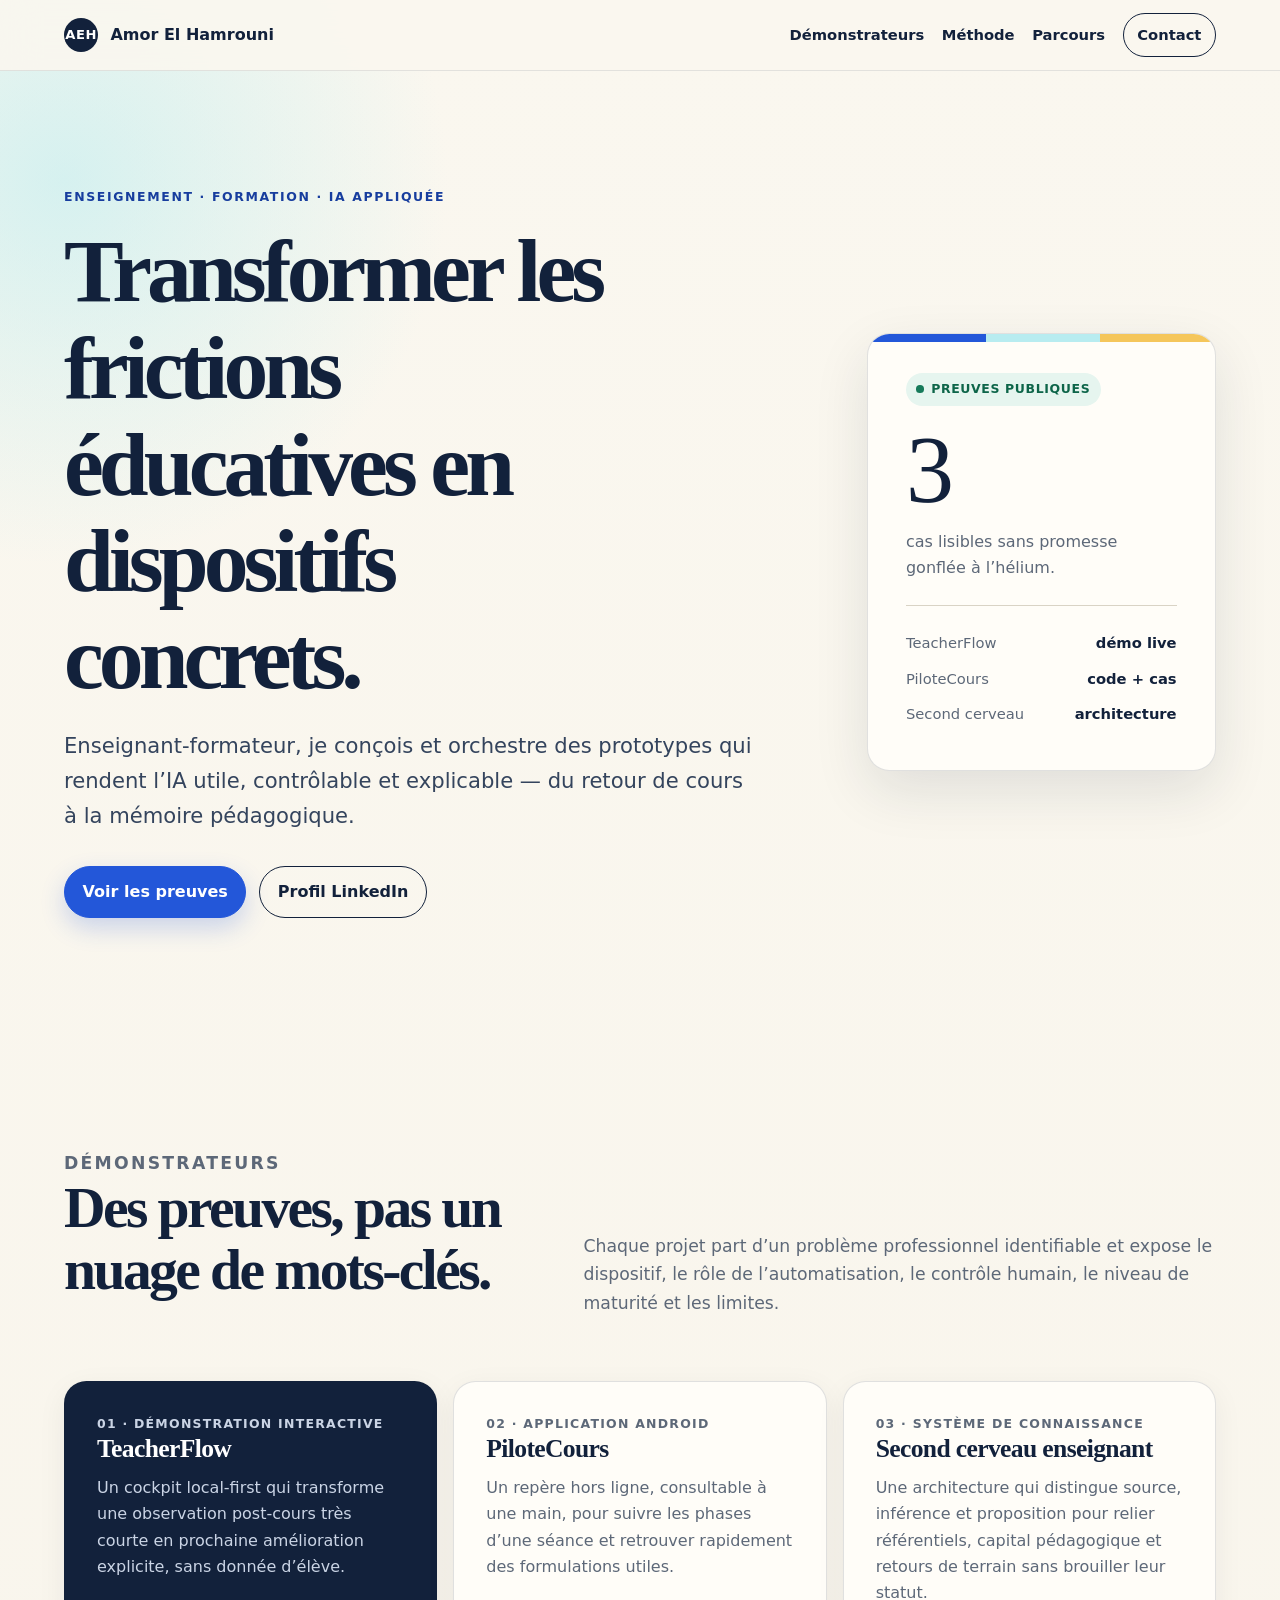
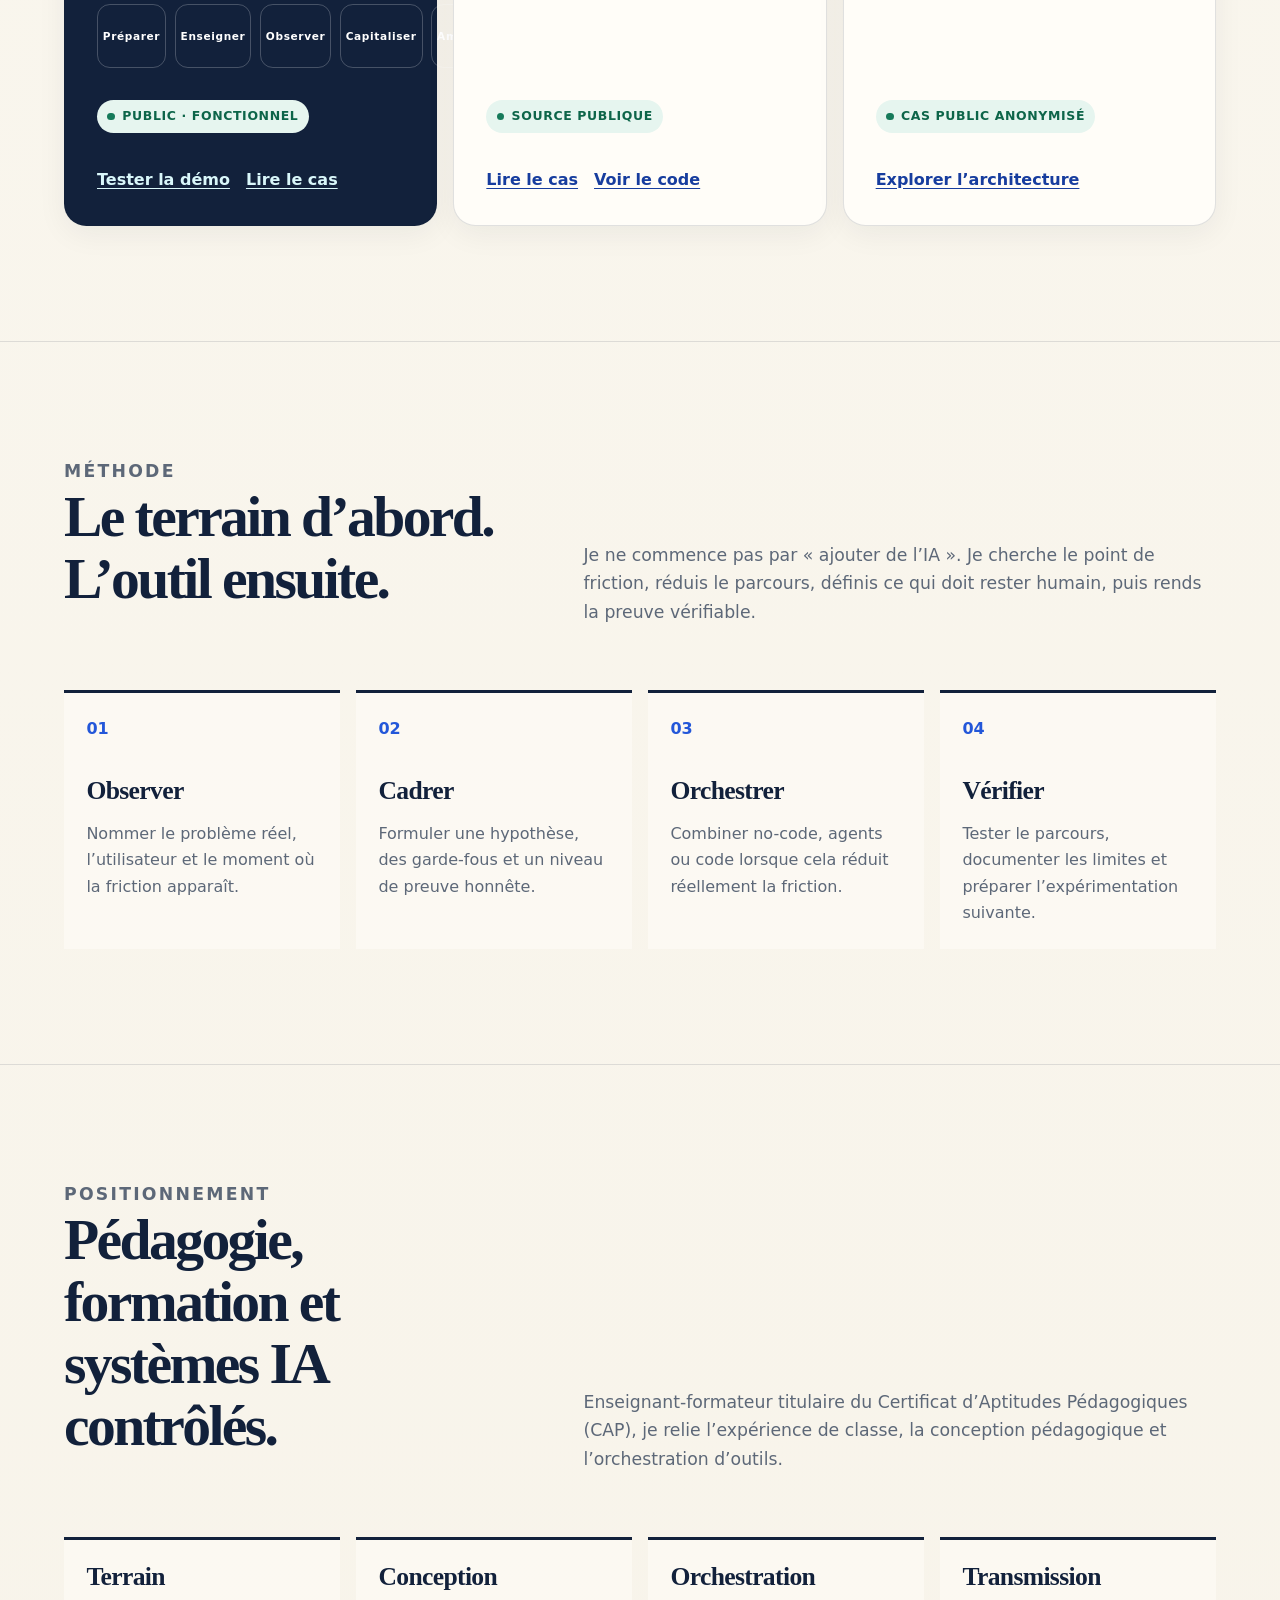
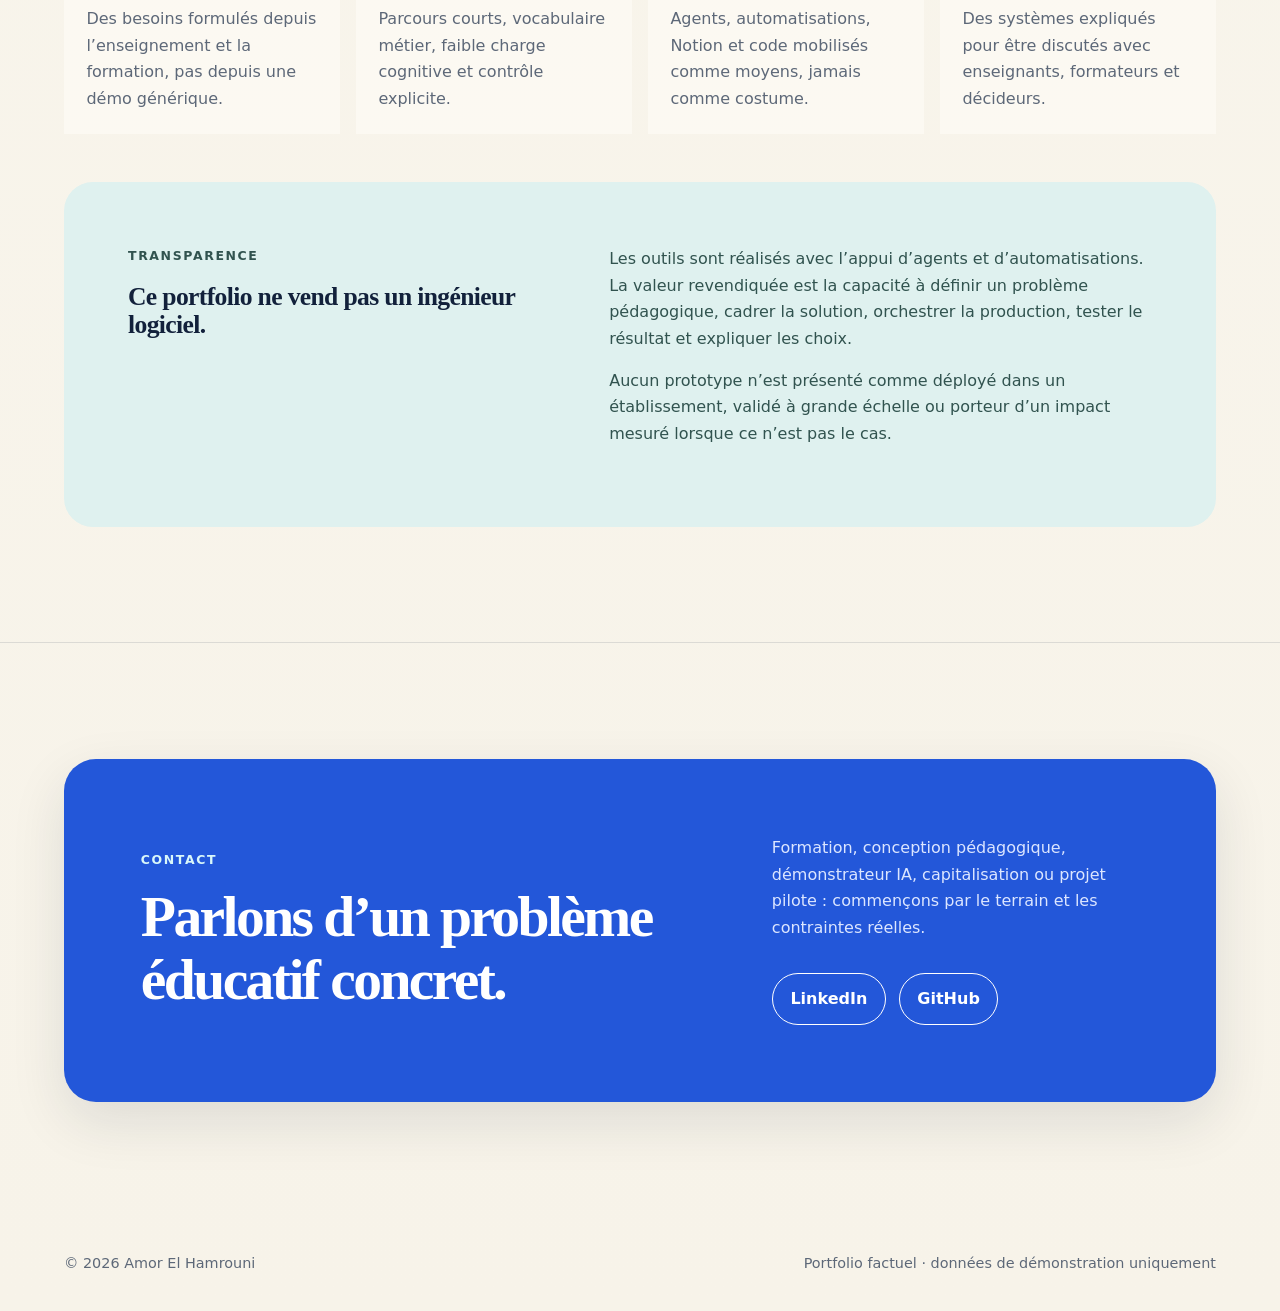
==== site/index.html @ f20ae86a "Build the public education AI portfolio" ====
<!doctype html>
<html lang="fr">
  <head>
    <meta charset="utf-8" />
    <meta name="viewport" content="width=device-width, initial-scale=1" />
    <title>Amor El Hamrouni — IA appliquée à l’éducation</title>
    <meta
      name="description"
      content="Portfolio d’Amor El Hamrouni : TeacherFlow, PiloteCours et systèmes IA pédagogiques conçus avec contrôle humain, traçabilité et limites explicites."
    />
    <meta name="theme-color" content="#12213b" />
    <meta property="og:title" content="Amor El Hamrouni — IA appliquée à l’éducation" />
    <meta
      property="og:description"
      content="Des problèmes de terrain transformés en dispositifs concrets, contrôlés et explicables."
    />
    <meta property="og:type" content="website" />
    <meta property="og:url" content="https://amoradvisory.github.io/Amoradvisory/" />
    <link rel="canonical" href="https://amoradvisory.github.io/Amoradvisory/" />
    <link rel="stylesheet" href="styles.css" />
  </head>
  <body>
    <a class="skip-link" href="#contenu">Aller au contenu</a>

    <header class="site-header">
      <div class="container header-inner">
        <a class="brand" href="index.html" aria-label="Accueil — Amor El Hamrouni">
          <span class="brand-mark" aria-hidden="true">AEH</span>
          <span>Amor El Hamrouni</span>
        </a>
        <nav class="nav" aria-label="Navigation principale">
          <a href="#preuves">Démonstrateurs</a>
          <a href="#methode">Méthode</a>
          <a href="#parcours">Parcours</a>
          <a class="nav-cta" href="#contact">Contact</a>
        </nav>
      </div>
    </header>

    <main id="contenu">
      <section class="container hero" aria-labelledby="titre-principal">
        <div>
          <p class="eyebrow">Enseignement · formation · IA appliquée</p>
          <h1 id="titre-principal">Transformer les frictions éducatives en dispositifs concrets.</h1>
          <p class="lede">
            Enseignant-formateur, je conçois et orchestre des prototypes qui rendent l’IA utile,
            contrôlable et explicable — du retour de cours à la mémoire pédagogique.
          </p>
          <div class="actions">
            <a class="button primary" href="#preuves">Voir les preuves</a>
            <a class="button" href="https://www.linkedin.com/in/amor-el-hamrouni/">Profil LinkedIn</a>
          </div>
        </div>

        <aside class="hero-proof" aria-label="État du portfolio">
          <span class="proof-status">Preuves publiques</span>
          <p class="number">3</p>
          <p class="caption">cas lisibles sans promesse gonflée à l’hélium.</p>
          <ul class="mini-list">
            <li><span>TeacherFlow</span><strong>démo live</strong></li>
            <li><span>PiloteCours</span><strong>code + cas</strong></li>
            <li><span>Second cerveau</span><strong>architecture</strong></li>
          </ul>
        </aside>
      </section>

      <section class="section" id="preuves" aria-labelledby="titre-preuves">
        <div class="container">
          <div class="section-heading">
            <div>
              <p class="eyebrow">Démonstrateurs</p>
              <h2 id="titre-preuves">Des preuves, pas un nuage de mots-clés.</h2>
            </div>
            <p>
              Chaque projet part d’un problème professionnel identifiable et expose le dispositif,
              le rôle de l’automatisation, le contrôle humain, le niveau de maturité et les limites.
            </p>
          </div>

          <div class="proof-grid">
            <article class="proof-card featured">
              <p class="card-kicker">01 · Démonstration interactive</p>
              <h3>TeacherFlow</h3>
              <p>
                Un cockpit local-first qui transforme une observation post-cours très courte en
                prochaine amélioration explicite, sans donnée d’élève.
              </p>
              <div class="loop" aria-label="Boucle TeacherFlow">
                <span>Préparer</span>
                <span>Enseigner</span>
                <span>Observer</span>
                <span>Capitaliser</span>
                <span>Améliorer</span>
              </div>
              <div class="card-bottom">
                <span class="status">Public · fonctionnel</span>
                <div class="card-links">
                  <a href="https://amoradvisory.github.io/FlowPilot/teacher/">Tester la démo</a>
                  <a href="cases/teacherflow.html">Lire le cas</a>
                </div>
              </div>
            </article>

            <article class="proof-card">
              <p class="card-kicker">02 · Application Android</p>
              <h3>PiloteCours</h3>
              <p>
                Un repère hors ligne, consultable à une main, pour suivre les phases d’une séance et
                retrouver rapidement des formulations utiles.
              </p>
              <div class="card-bottom">
                <span class="status">Source publique</span>
                <div class="card-links">
                  <a href="cases/pilotecours.html">Lire le cas</a>
                  <a href="https://github.com/Amoradvisory/claude-agent-workspace/tree/master/PiloteCours"
                    >Voir le code</a
                  >
                </div>
              </div>
            </article>

            <article class="proof-card">
              <p class="card-kicker">03 · Système de connaissance</p>
              <h3>Second cerveau enseignant</h3>
              <p>
                Une architecture qui distingue source, inférence et proposition pour relier
                référentiels, capital pédagogique et retours de terrain sans brouiller leur statut.
              </p>
              <div class="card-bottom">
                <span class="status">Cas public anonymisé</span>
                <div class="card-links">
                  <a href="cases/second-cerveau.html">Explorer l’architecture</a>
                </div>
              </div>
            </article>
          </div>
        </div>
      </section>

      <section class="section" id="methode" aria-labelledby="titre-methode">
        <div class="container">
          <div class="section-heading">
            <div>
              <p class="eyebrow">Méthode</p>
              <h2 id="titre-methode">Le terrain d’abord. L’outil ensuite.</h2>
            </div>
            <p>
              Je ne commence pas par « ajouter de l’IA ». Je cherche le point de friction, réduis le
              parcours, définis ce qui doit rester humain, puis rends la preuve vérifiable.
            </p>
          </div>

          <div class="method-grid">
            <article class="method-step">
              <span class="step-number">01</span>
              <h3>Observer</h3>
              <p>Nommer le problème réel, l’utilisateur et le moment où la friction apparaît.</p>
            </article>
            <article class="method-step">
              <span class="step-number">02</span>
              <h3>Cadrer</h3>
              <p>Formuler une hypothèse, des garde-fous et un niveau de preuve honnête.</p>
            </article>
            <article class="method-step">
              <span class="step-number">03</span>
              <h3>Orchestrer</h3>
              <p>Combiner no-code, agents ou code lorsque cela réduit réellement la friction.</p>
            </article>
            <article class="method-step">
              <span class="step-number">04</span>
              <h3>Vérifier</h3>
              <p>Tester le parcours, documenter les limites et préparer l’expérimentation suivante.</p>
            </article>
          </div>
        </div>
      </section>

      <section class="section" id="parcours" aria-labelledby="titre-parcours">
        <div class="container">
          <div class="section-heading">
            <div>
              <p class="eyebrow">Positionnement</p>
              <h2 id="titre-parcours">Pédagogie, formation et systèmes IA contrôlés.</h2>
            </div>
            <p>
              Enseignant-formateur titulaire du Certificat d’Aptitudes Pédagogiques (CAP), je relie
              l’expérience de classe, la conception pédagogique et l’orchestration d’outils.
            </p>
          </div>

          <div class="facts-grid">
            <article class="fact">
              <h3>Terrain</h3>
              <p>Des besoins formulés depuis l’enseignement et la formation, pas depuis une démo générique.</p>
            </article>
            <article class="fact">
              <h3>Conception</h3>
              <p>Parcours courts, vocabulaire métier, faible charge cognitive et contrôle explicite.</p>
            </article>
            <article class="fact">
              <h3>Orchestration</h3>
              <p>Agents, automatisations, Notion et code mobilisés comme moyens, jamais comme costume.</p>
            </article>
            <article class="fact">
              <h3>Transmission</h3>
              <p>Des systèmes expliqués pour être discutés avec enseignants, formateurs et décideurs.</p>
            </article>
          </div>

          <div class="transparency" style="margin-top: 3rem">
            <div>
              <p class="eyebrow">Transparence</p>
              <h3>Ce portfolio ne vend pas un ingénieur logiciel.</h3>
            </div>
            <div>
              <p>
                Les outils sont réalisés avec l’appui d’agents et d’automatisations. La valeur revendiquée
                est la capacité à définir un problème pédagogique, cadrer la solution, orchestrer la
                production, tester le résultat et expliquer les choix.
              </p>
              <p>
                Aucun prototype n’est présenté comme déployé dans un établissement, validé à grande
                échelle ou porteur d’un impact mesuré lorsque ce n’est pas le cas.
              </p>
            </div>
          </div>
        </div>
      </section>

      <section class="section" id="contact" aria-labelledby="titre-contact">
        <div class="container contact-panel">
          <div>
            <p class="eyebrow" style="color: #d9f7fa">Contact</p>
            <h2 id="titre-contact">Parlons d’un problème éducatif concret.</h2>
          </div>
          <div>
            <p>
              Formation, conception pédagogique, démonstrateur IA, capitalisation ou projet pilote :
              commençons par le terrain et les contraintes réelles.
            </p>
            <div class="actions">
              <a class="button" href="https://www.linkedin.com/in/amor-el-hamrouni/">LinkedIn</a>
              <a class="button" href="https://github.com/Amoradvisory">GitHub</a>
            </div>
          </div>
        </div>
      </section>
    </main>

    <footer class="site-footer">
      <div class="container footer-inner">
        <span>© 2026 Amor El Hamrouni</span>
        <span>Portfolio factuel · données de démonstration uniquement</span>
      </div>
    </footer>
  </body>
</html>
---- site/styles.css ----
:root {
  color-scheme: light;
  --ink: #12213b;
  --muted: #5d6878;
  --paper: #f7f3e9;
  --surface: #fffdf8;
  --line: #d9d3c5;
  --blue: #2357d9;
  --blue-dark: #173d9e;
  --cyan: #b8ecf0;
  --amber: #f5c65b;
  --green: #167a5a;
  --shadow: 0 20px 55px rgba(18, 33, 59, 0.11);
  --radius: 1.4rem;
  --max: 72rem;
}

* {
  box-sizing: border-box;
}

html {
  scroll-behavior: smooth;
}

body {
  margin: 0;
  background:
    radial-gradient(circle at 5% 4%, rgba(184, 236, 240, 0.55), transparent 24rem),
    linear-gradient(180deg, #faf7ef 0%, var(--paper) 100%);
  color: var(--ink);
  font-family: Inter, ui-sans-serif, system-ui, -apple-system, BlinkMacSystemFont, "Segoe UI", sans-serif;
  font-size: 1rem;
  line-height: 1.65;
}

img,
svg {
  display: block;
  max-width: 100%;
}

a {
  color: var(--blue-dark);
  text-underline-offset: 0.2em;
}

a:hover {
  color: var(--blue);
}

:focus-visible {
  outline: 3px solid var(--amber);
  outline-offset: 4px;
}

.skip-link {
  position: fixed;
  z-index: 100;
  top: 0.75rem;
  left: 0.75rem;
  padding: 0.75rem 1rem;
  border-radius: 0.75rem;
  background: var(--ink);
  color: white;
  transform: translateY(-180%);
}

.skip-link:focus {
  transform: translateY(0);
}

.container {
  width: min(calc(100% - 2rem), var(--max));
  margin-inline: auto;
}

.site-header {
  position: sticky;
  z-index: 20;
  top: 0;
  border-bottom: 1px solid rgba(18, 33, 59, 0.1);
  background: rgba(250, 247, 239, 0.92);
  backdrop-filter: blur(18px);
}

.header-inner {
  display: flex;
  min-height: 4.4rem;
  align-items: center;
  justify-content: space-between;
  gap: 1.5rem;
}

.brand {
  display: inline-flex;
  align-items: center;
  gap: 0.75rem;
  color: var(--ink);
  font-weight: 800;
  text-decoration: none;
}

.brand-mark {
  display: grid;
  width: 2.15rem;
  height: 2.15rem;
  place-items: center;
  border-radius: 50%;
  background: var(--ink);
  color: white;
  font-size: 0.82rem;
  letter-spacing: 0.04em;
}

.nav {
  display: flex;
  flex-wrap: wrap;
  align-items: center;
  justify-content: flex-end;
  gap: 0.35rem 1.1rem;
}

.nav a {
  color: var(--ink);
  font-size: 0.92rem;
  font-weight: 700;
  text-decoration: none;
}

.nav .nav-cta {
  padding: 0.55rem 0.85rem;
  border: 1px solid var(--ink);
  border-radius: 999px;
}

.hero {
  display: grid;
  min-height: min(46rem, calc(100vh - 4.4rem));
  grid-template-columns: minmax(0, 1.35fr) minmax(17rem, 0.65fr);
  align-items: center;
  gap: clamp(2rem, 6vw, 6rem);
  padding-block: clamp(4rem, 9vw, 8rem);
}

.hero > *,
.section-heading > *,
.transparency > *,
.contact-panel > *,
.case-hero > *,
.case-layout > *,
.proof-card {
  min-width: 0;
}

.eyebrow {
  margin: 0 0 1rem;
  color: var(--blue-dark);
  font-size: 0.78rem;
  font-weight: 900;
  letter-spacing: 0.13em;
  text-transform: uppercase;
}

h1,
h2,
h3 {
  margin-top: 0;
  font-family: Georgia, "Times New Roman", serif;
  line-height: 1.08;
}

h1 {
  max-width: 14ch;
  margin-bottom: 1.4rem;
  font-size: clamp(3rem, 7vw, 6.4rem);
  letter-spacing: -0.055em;
}

h2 {
  margin-bottom: 1rem;
  font-size: clamp(2.2rem, 4.5vw, 4rem);
  letter-spacing: -0.045em;
}

h3 {
  margin-bottom: 0.75rem;
  font-size: clamp(1.45rem, 2vw, 1.9rem);
  letter-spacing: -0.025em;
}

.lede {
  max-width: 43rem;
  margin: 0;
  color: #34445d;
  font-size: clamp(1.08rem, 2vw, 1.32rem);
}

.actions {
  display: flex;
  flex-wrap: wrap;
  gap: 0.8rem;
  margin-top: 2rem;
}

.button {
  display: inline-flex;
  min-height: 3rem;
  align-items: center;
  justify-content: center;
  padding: 0.75rem 1.1rem;
  border: 1px solid var(--ink);
  border-radius: 999px;
  background: transparent;
  color: var(--ink);
  font-weight: 850;
  text-decoration: none;
}

.button.primary {
  border-color: var(--blue);
  background: var(--blue);
  color: white;
  box-shadow: 0 10px 24px rgba(35, 87, 217, 0.22);
}

.button.primary:hover {
  background: var(--blue-dark);
  color: white;
}

.hero-proof {
  position: relative;
  overflow: hidden;
  padding: clamp(1.5rem, 4vw, 2.4rem);
  border: 1px solid rgba(18, 33, 59, 0.13);
  border-radius: var(--radius);
  background: var(--surface);
  box-shadow: var(--shadow);
}

.hero-proof::before {
  position: absolute;
  inset: 0 0 auto;
  height: 0.5rem;
  background: linear-gradient(90deg, var(--blue) 0 34%, var(--cyan) 34% 67%, var(--amber) 67%);
  content: "";
}

.proof-status,
.status {
  display: inline-flex;
  align-items: center;
  gap: 0.45rem;
  margin-bottom: 1rem;
  padding: 0.38rem 0.65rem;
  border-radius: 999px;
  background: #e6f5ef;
  color: #0d6549;
  font-size: 0.78rem;
  font-weight: 900;
  letter-spacing: 0.05em;
  text-transform: uppercase;
}

.proof-status::before,
.status::before {
  width: 0.48rem;
  height: 0.48rem;
  border-radius: 50%;
  background: var(--green);
  content: "";
}

.hero-proof .number {
  margin: 0;
  font-family: Georgia, "Times New Roman", serif;
  font-size: clamp(3.5rem, 8vw, 6rem);
  line-height: 1;
}

.hero-proof .caption {
  margin: 0.7rem 0 0;
  color: var(--muted);
}

.mini-list {
  margin: 1.5rem 0 0;
  padding: 1.2rem 0 0;
  border-top: 1px solid var(--line);
  list-style: none;
}

.mini-list li {
  display: flex;
  justify-content: space-between;
  gap: 1rem;
  padding-block: 0.35rem;
  color: var(--muted);
  font-size: 0.92rem;
}

.mini-list strong {
  color: var(--ink);
}

.section {
  padding-block: clamp(4.5rem, 9vw, 8.5rem);
}

.section + .section {
  border-top: 1px solid rgba(18, 33, 59, 0.12);
}

.section-heading {
  display: grid;
  grid-template-columns: minmax(0, 0.82fr) minmax(18rem, 1.18fr);
  gap: 2rem 5rem;
  align-items: end;
  margin-bottom: clamp(2.2rem, 5vw, 4.5rem);
}

.section-heading p {
  max-width: 42rem;
  margin: 0;
  color: var(--muted);
  font-size: 1.08rem;
}

.proof-grid {
  display: grid;
  grid-template-columns: repeat(12, 1fr);
  gap: 1rem;
}

.proof-card {
  display: flex;
  min-height: 25rem;
  flex-direction: column;
  grid-column: span 4;
  padding: clamp(1.35rem, 3vw, 2rem);
  border: 1px solid rgba(18, 33, 59, 0.13);
  border-radius: var(--radius);
  background: var(--surface);
  box-shadow: 0 8px 30px rgba(18, 33, 59, 0.06);
}

.proof-card.featured {
  background: var(--ink);
  color: white;
}

.proof-card.featured p,
.proof-card.featured .card-kicker {
  color: #cad4e5;
}

.proof-card.featured a:not(.button) {
  color: #d9f7fa;
}

.card-kicker {
  margin: 0 0 1rem;
  color: var(--blue-dark);
  font-size: 0.78rem;
  font-weight: 900;
  letter-spacing: 0.1em;
  text-transform: uppercase;
}

.proof-card p {
  margin: 0;
  color: var(--muted);
}

.card-bottom {
  margin-top: auto;
  padding-top: 2rem;
}

.card-links {
  display: flex;
  flex-wrap: wrap;
  gap: 0.8rem 1rem;
  margin-top: 1.1rem;
  font-weight: 800;
}

.loop {
  display: grid;
  grid-template-columns: repeat(5, 1fr);
  gap: 0.55rem;
  margin-top: 1.5rem;
}

.loop span {
  display: grid;
  min-height: 4rem;
  place-items: center;
  padding: 0.65rem 0.3rem;
  border: 1px solid rgba(255, 255, 255, 0.22);
  border-radius: 0.8rem;
  color: white;
  font-size: 0.66rem;
  font-weight: 900;
  letter-spacing: 0.06em;
  text-align: center;
}

.method-grid,
.facts-grid {
  display: grid;
  grid-template-columns: repeat(4, 1fr);
  gap: 1rem;
}

.method-step,
.fact {
  padding: 1.4rem;
  border-top: 3px solid var(--ink);
  background: rgba(255, 253, 248, 0.58);
}

.method-step .step-number {
  display: block;
  margin-bottom: 2.2rem;
  color: var(--blue);
  font-weight: 900;
}

.method-step p,
.fact p {
  margin-bottom: 0;
  color: var(--muted);
}

.transparency {
  display: grid;
  grid-template-columns: 0.85fr 1.15fr;
  gap: 2rem 5rem;
  padding: clamp(2rem, 5vw, 4rem);
  border-radius: calc(var(--radius) + 0.4rem);
  background: #dff1ef;
}

.transparency p {
  margin-top: 0;
  color: #31534f;
}

.contact-panel {
  display: grid;
  grid-template-columns: minmax(0, 1.2fr) minmax(16rem, 0.8fr);
  gap: 2rem 5rem;
  align-items: center;
  padding: clamp(2rem, 6vw, 5rem);
  border-radius: calc(var(--radius) + 0.6rem);
  background: var(--blue);
  color: white;
  box-shadow: var(--shadow);
}

.contact-panel h2 {
  margin-bottom: 0;
}

.contact-panel p {
  margin-top: 0;
  color: #dce6ff;
}

.contact-panel .button {
  border-color: white;
  color: white;
}

.site-footer {
  padding-block: 2.2rem;
  color: var(--muted);
  font-size: 0.9rem;
}

.footer-inner {
  display: flex;
  flex-wrap: wrap;
  justify-content: space-between;
  gap: 1rem;
}

.case-hero {
  display: grid;
  grid-template-columns: minmax(0, 1.2fr) minmax(16rem, 0.8fr);
  gap: 2rem 5rem;
  align-items: end;
  padding-block: clamp(4rem, 9vw, 8rem);
}

.case-hero h1 {
  font-size: clamp(3rem, 7vw, 5.8rem);
}

.case-summary {
  padding: 1.4rem;
  border-left: 4px solid var(--amber);
  background: rgba(255, 253, 248, 0.66);
}

.case-summary dl {
  display: grid;
  grid-template-columns: auto 1fr;
  gap: 0.4rem 1rem;
  margin: 0;
}

.case-summary dt {
  color: var(--muted);
  font-size: 0.85rem;
  font-weight: 800;
}

.case-summary dd {
  margin: 0;
  font-weight: 700;
}

.case-layout {
  display: grid;
  grid-template-columns: minmax(12rem, 0.34fr) minmax(0, 0.66fr);
  gap: 2rem 6rem;
  padding-bottom: clamp(5rem, 10vw, 9rem);
}

.case-toc {
  align-self: start;
  position: sticky;
  top: 6.2rem;
}

.case-toc p {
  margin-top: 0;
  font-size: 0.78rem;
  font-weight: 900;
  letter-spacing: 0.09em;
  text-transform: uppercase;
}

.case-toc ol {
  margin: 0;
  padding-left: 1.2rem;
}

.case-toc li {
  margin-bottom: 0.45rem;
}

.case-content section {
  padding-block: 0.5rem 3.2rem;
}

.case-content section + section {
  padding-top: 3.2rem;
  border-top: 1px solid var(--line);
}

.case-content p,
.case-content li {
  max-width: 50rem;
}

.case-content .large {
  font-size: 1.22rem;
}

.case-content blockquote {
  margin: 1.5rem 0;
  padding: 1.2rem 1.4rem;
  border-left: 4px solid var(--blue);
  background: var(--surface);
  font-family: Georgia, "Times New Roman", serif;
  font-size: 1.22rem;
}

.decision-grid {
  display: grid;
  grid-template-columns: repeat(2, minmax(0, 1fr));
  gap: 0.8rem;
}

.decision {
  padding: 1.1rem;
  border: 1px solid var(--line);
  border-radius: 1rem;
  background: var(--surface);
}

.decision strong {
  display: block;
  margin-bottom: 0.35rem;
}

.case-flow {
  display: grid;
  grid-template-columns: repeat(5, 1fr);
  gap: 0.65rem;
  margin: 1.5rem 0;
}

.case-flow span {
  display: grid;
  min-height: 5rem;
  place-items: center;
  padding: 0.7rem;
  border-radius: 1rem;
  background: var(--ink);
  color: white;
  font-size: 0.75rem;
  font-weight: 900;
  letter-spacing: 0.05em;
  text-align: center;
}

.safe-note,
.limit-note {
  padding: 1.2rem 1.4rem;
  border-radius: 1rem;
  background: #e6f5ef;
  color: #184f3e;
}

.limit-note {
  background: #fff0ca;
  color: #684b08;
}

.back-link {
  display: inline-flex;
  align-items: center;
  gap: 0.45rem;
  margin-top: 1.5rem;
  font-weight: 850;
  text-decoration: none;
}

@media (max-width: 900px) {
  .hero,
  .section-heading,
  .transparency,
  .contact-panel,
  .case-hero,
  .case-layout {
    grid-template-columns: 1fr;
  }

  .hero {
    min-height: auto;
  }

  .proof-card {
    grid-column: span 6;
  }

  .method-grid,
  .facts-grid {
    grid-template-columns: repeat(2, 1fr);
  }

  .case-toc {
    display: none;
  }
}

@media (max-width: 640px) {
  .header-inner {
    min-height: 4rem;
  }

  .nav a:not(.nav-cta) {
    display: none;
  }

  .hero {
    padding-top: 3.2rem;
  }

  .hero h1,
  .case-hero h1 {
    font-size: clamp(2.6rem, 14vw, 4.2rem);
  }

  .proof-card {
    min-height: auto;
    grid-column: 1 / -1;
  }

  .loop,
  .case-flow {
    grid-template-columns: 1fr;
  }

  .loop span,
  .case-flow span {
    min-height: 2.8rem;
  }

  .method-grid,
  .facts-grid,
  .decision-grid {
    grid-template-columns: 1fr;
  }

  .actions .button {
    width: 100%;
  }

  .contact-panel {
    text-align: left;
  }
}

@media (prefers-reduced-motion: reduce) {
  html {
    scroll-behavior: auto;
  }

  *,
  *::before,
  *::after {
    scroll-behavior: auto !important;
    transition: none !important;
  }
}
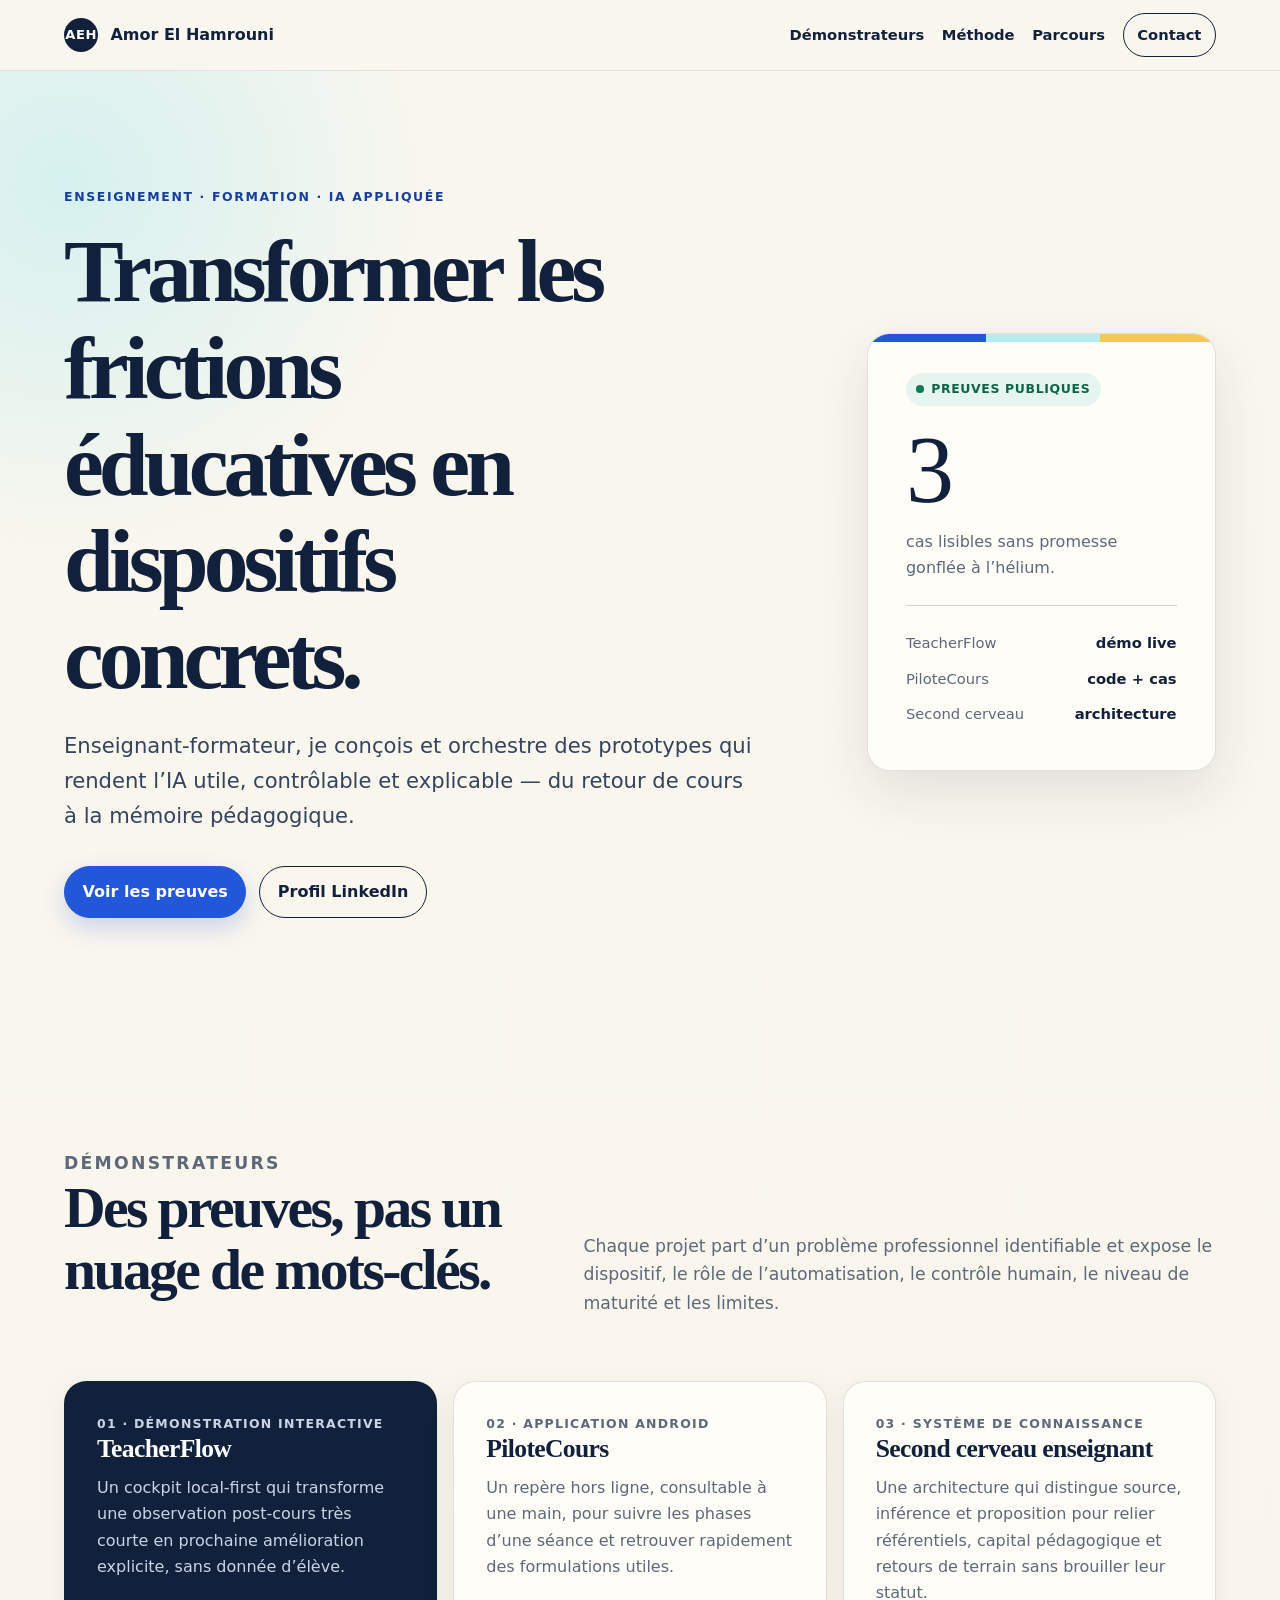
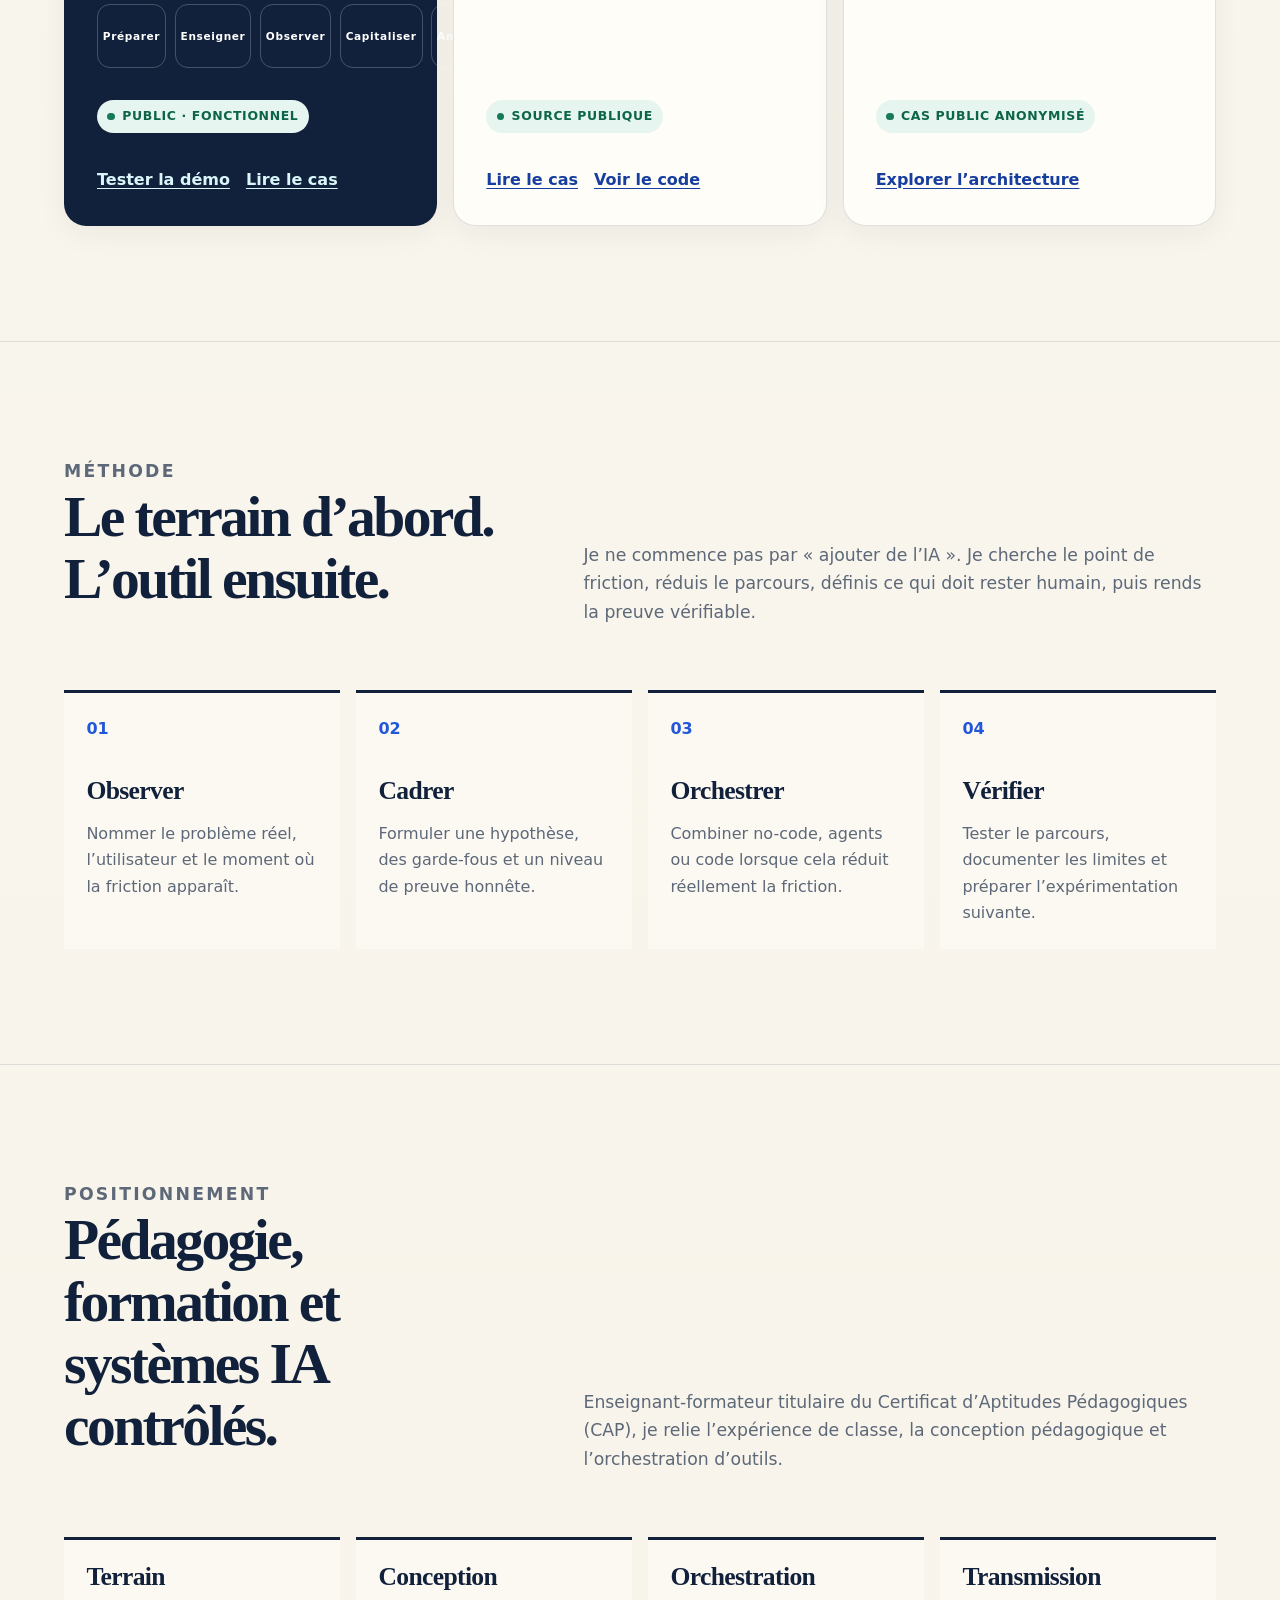
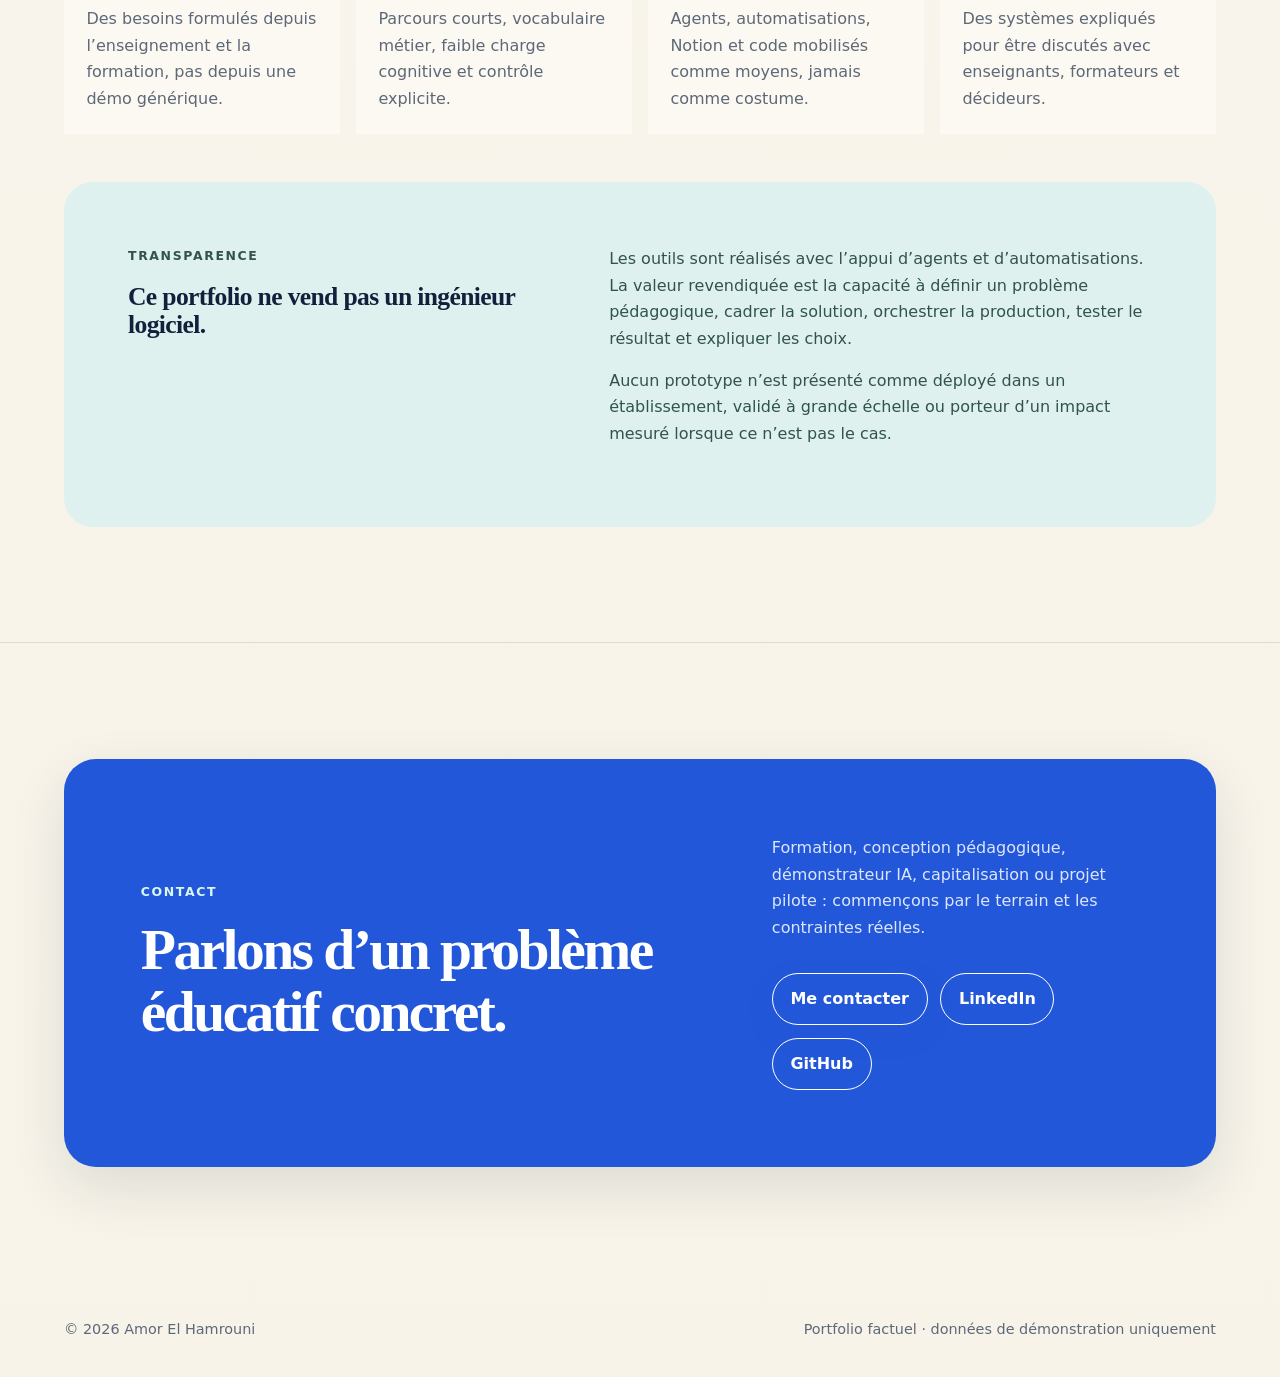
==== commit 85b6836a: "Unify professional contact email" ====
--- a/site/index.html
+++ b/site/index.html
@@ -239,6 +239,7 @@
               commençons par le terrain et les contraintes réelles.
             </p>
             <div class="actions">
+              <a class="button primary" href="mailto:enseignant.be@gmail.com">Me contacter</a>
               <a class="button" href="https://www.linkedin.com/in/amor-el-hamrouni/">LinkedIn</a>
               <a class="button" href="https://github.com/Amoradvisory">GitHub</a>
             </div>
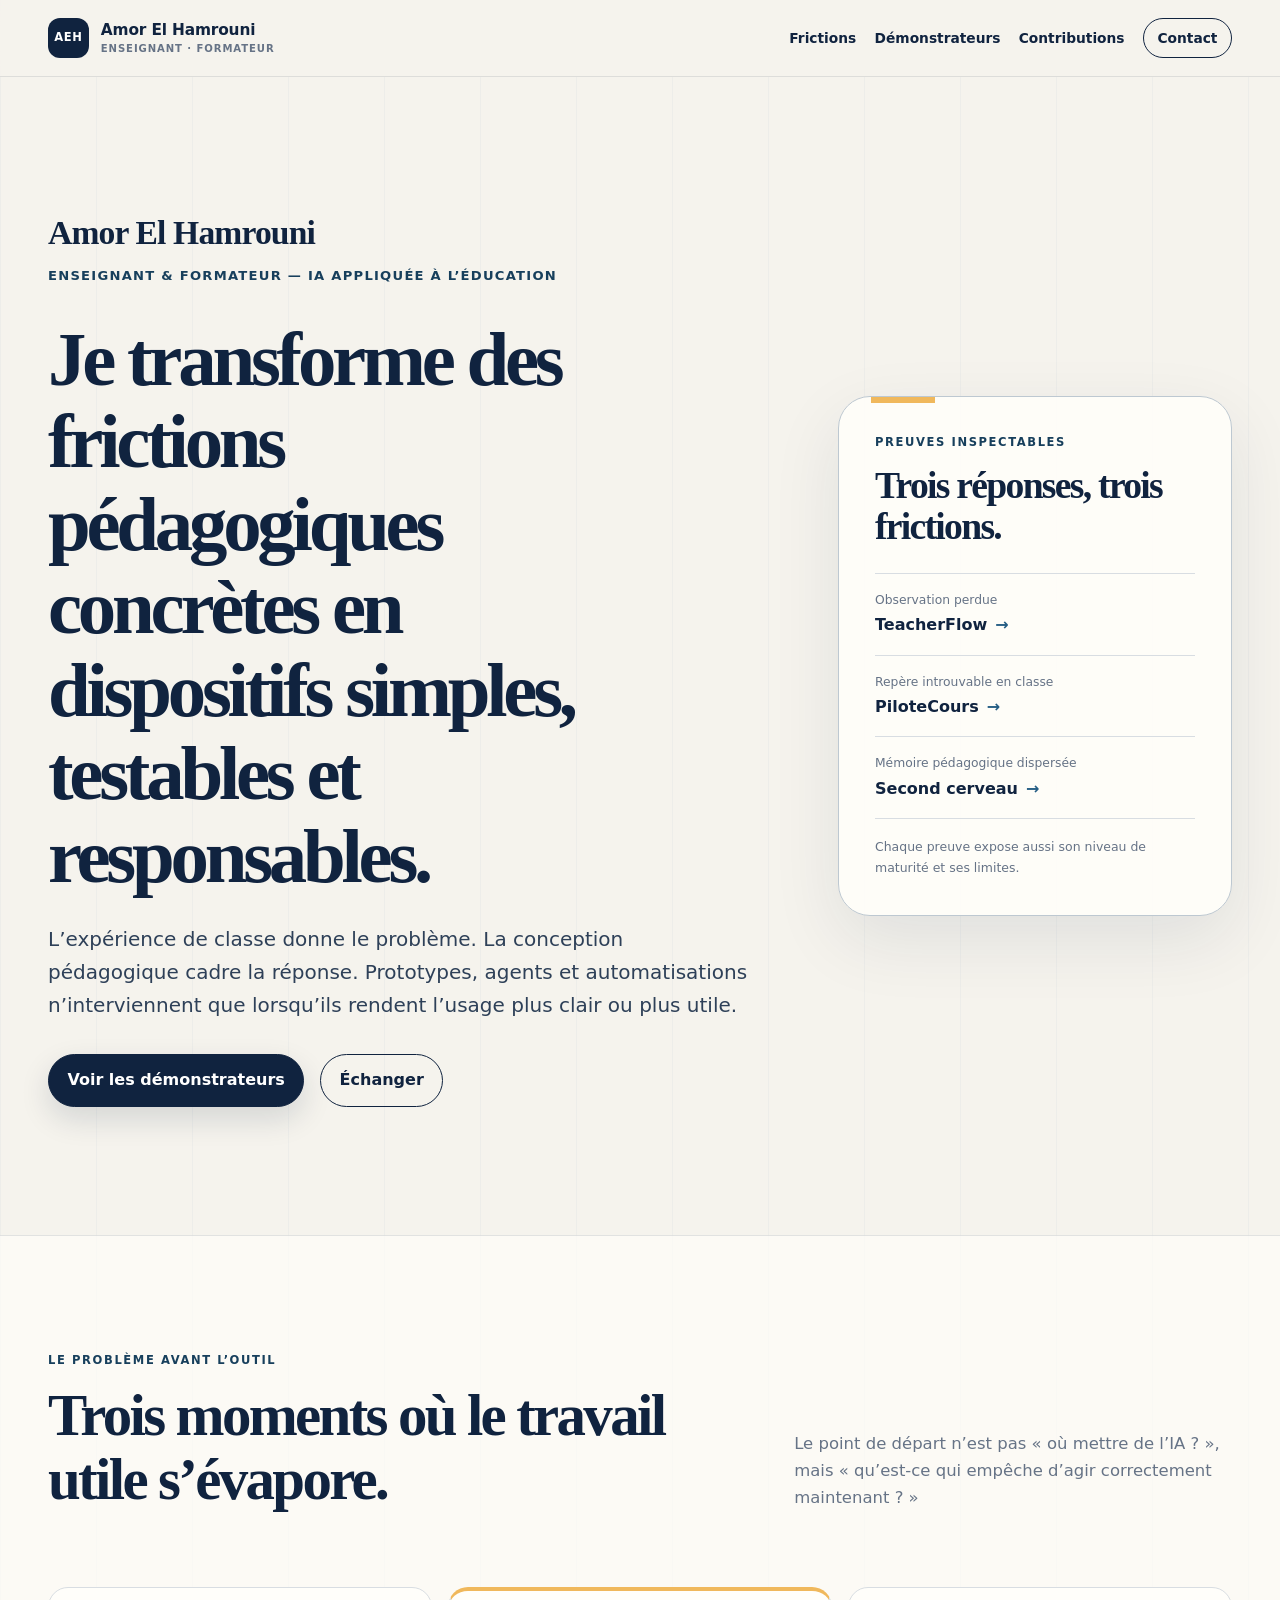
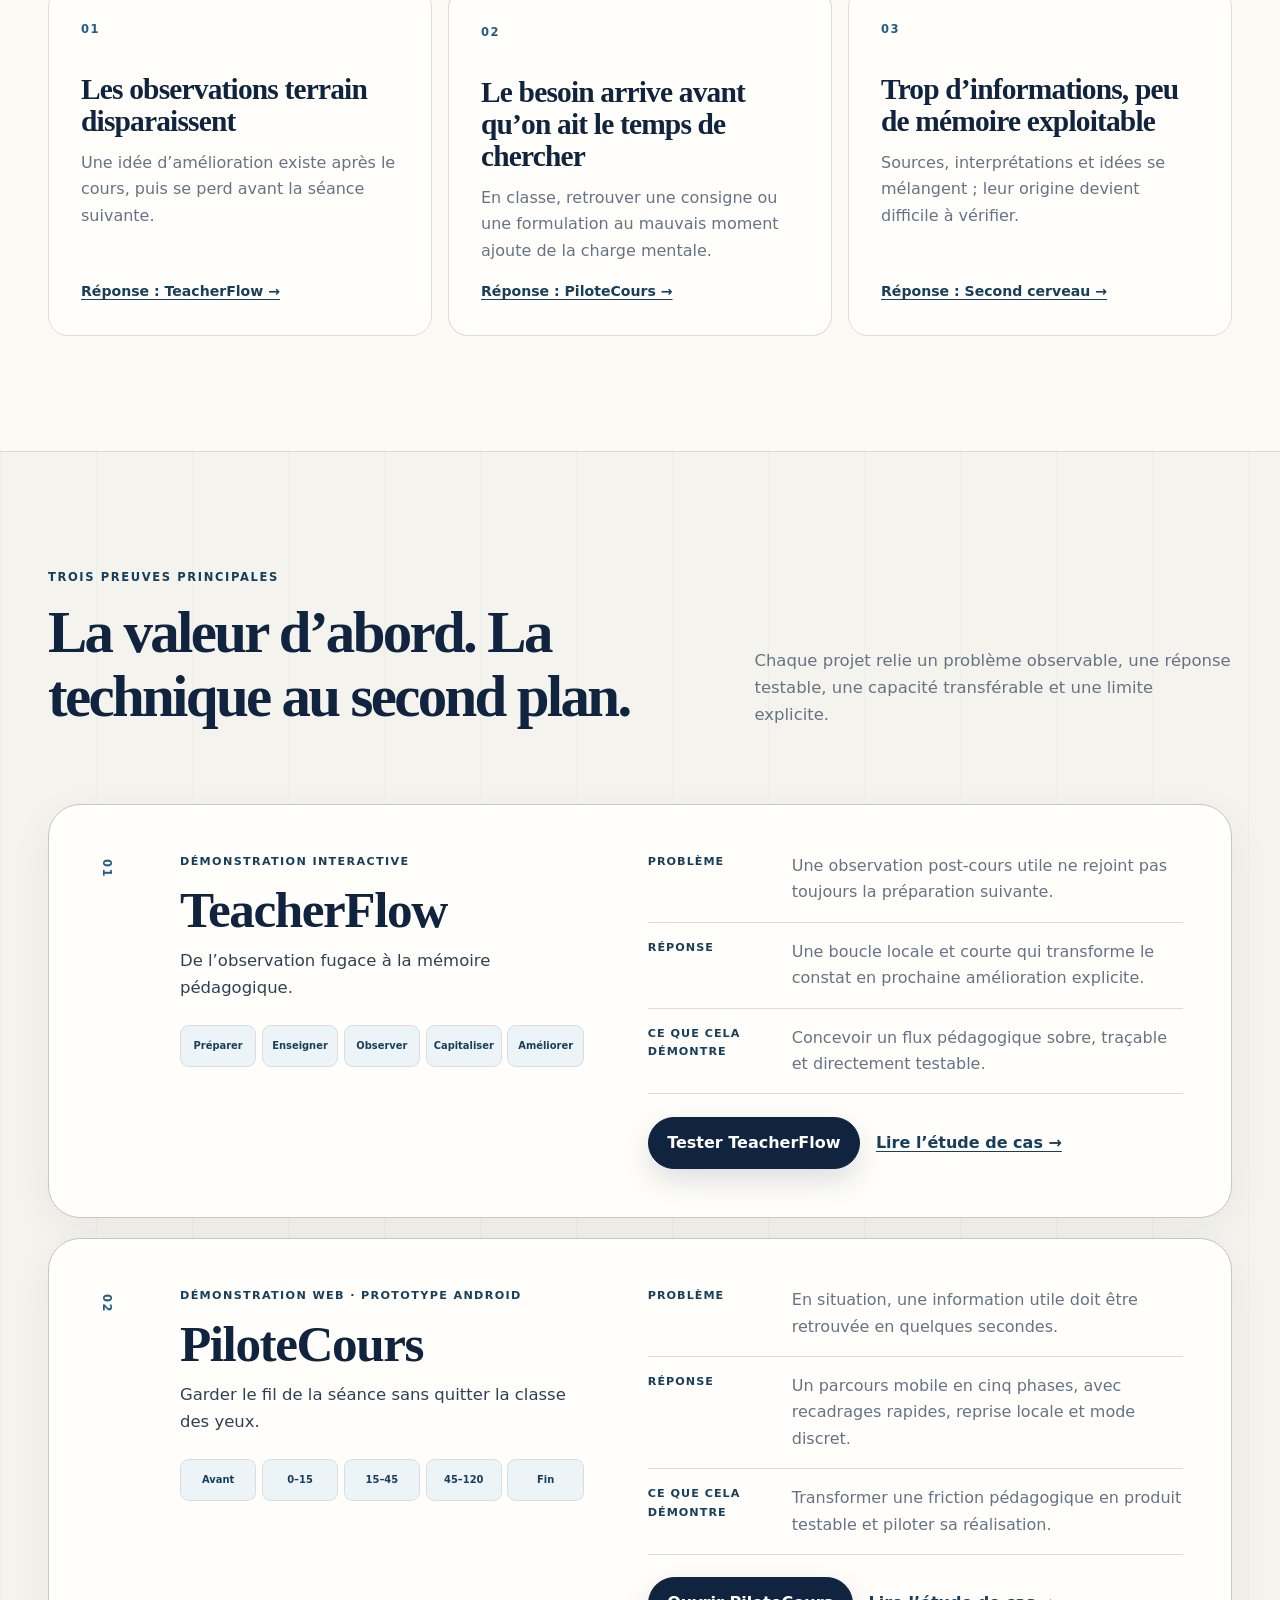
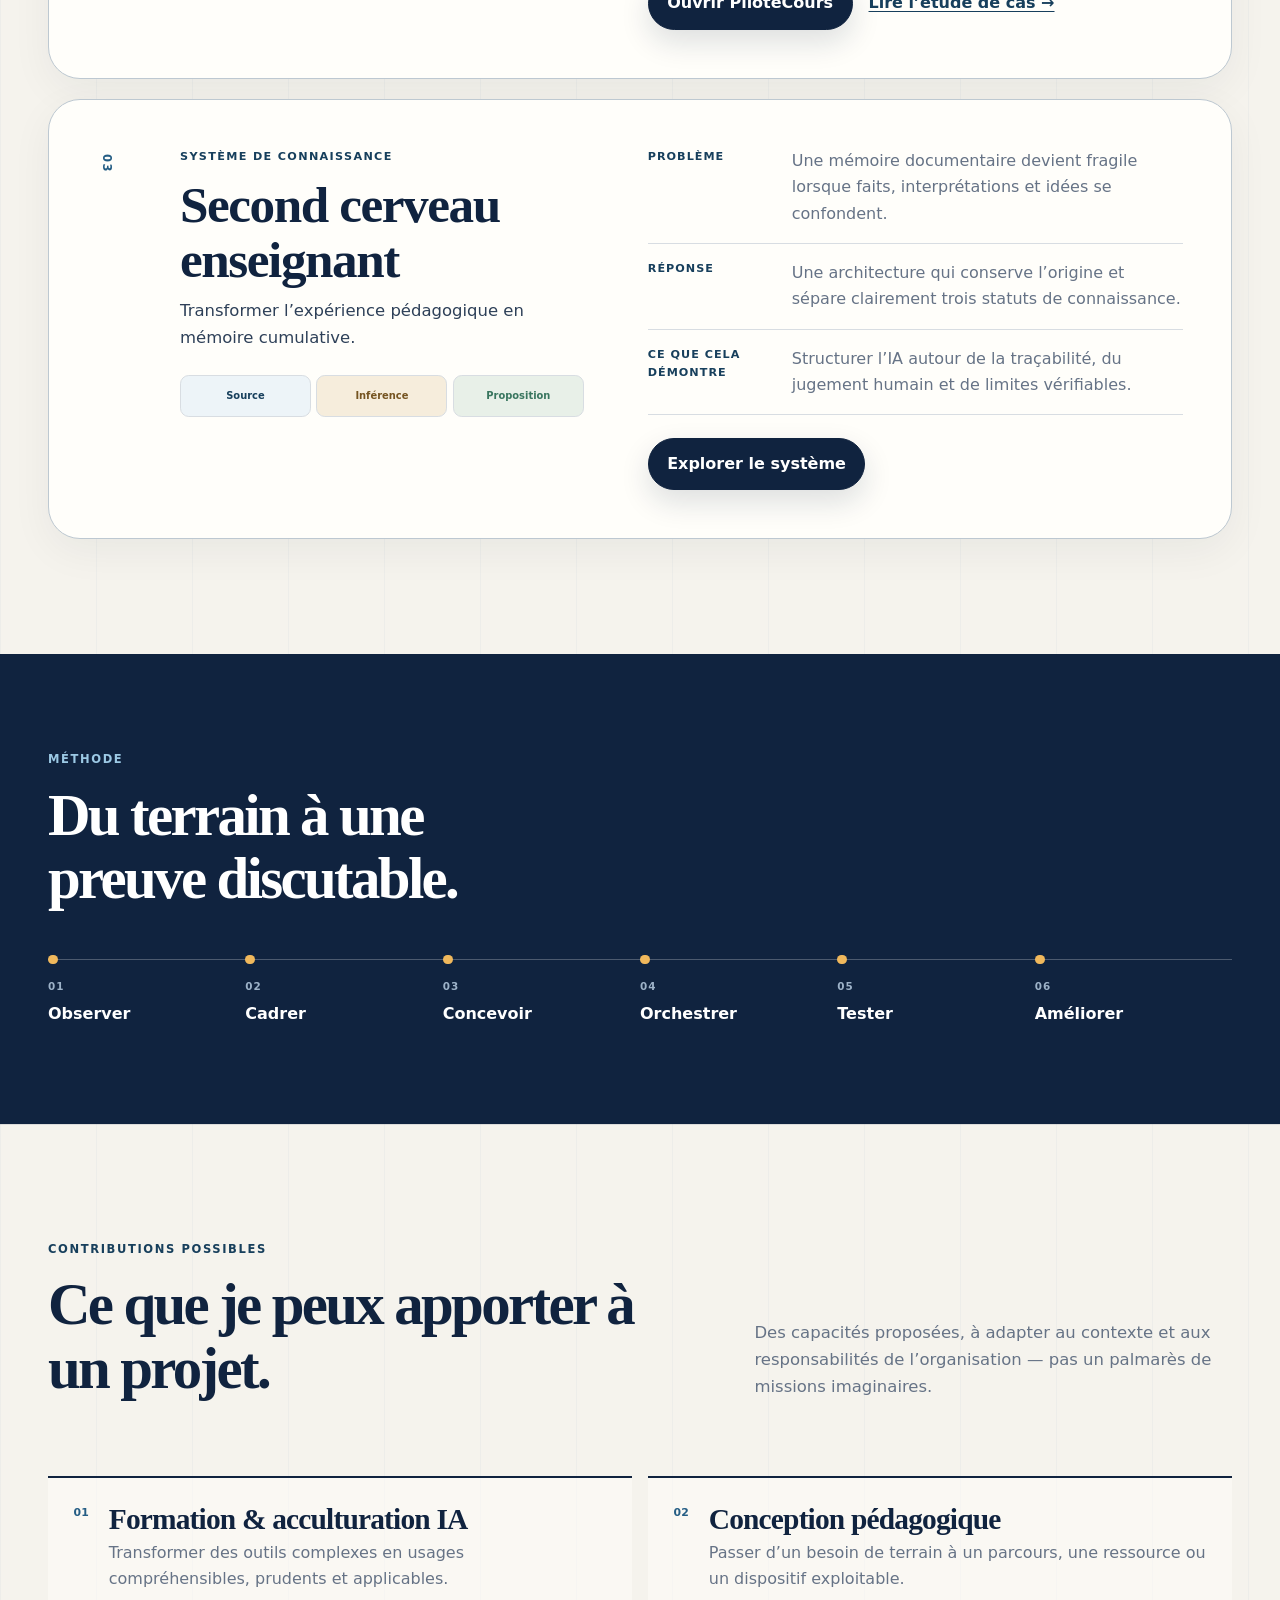
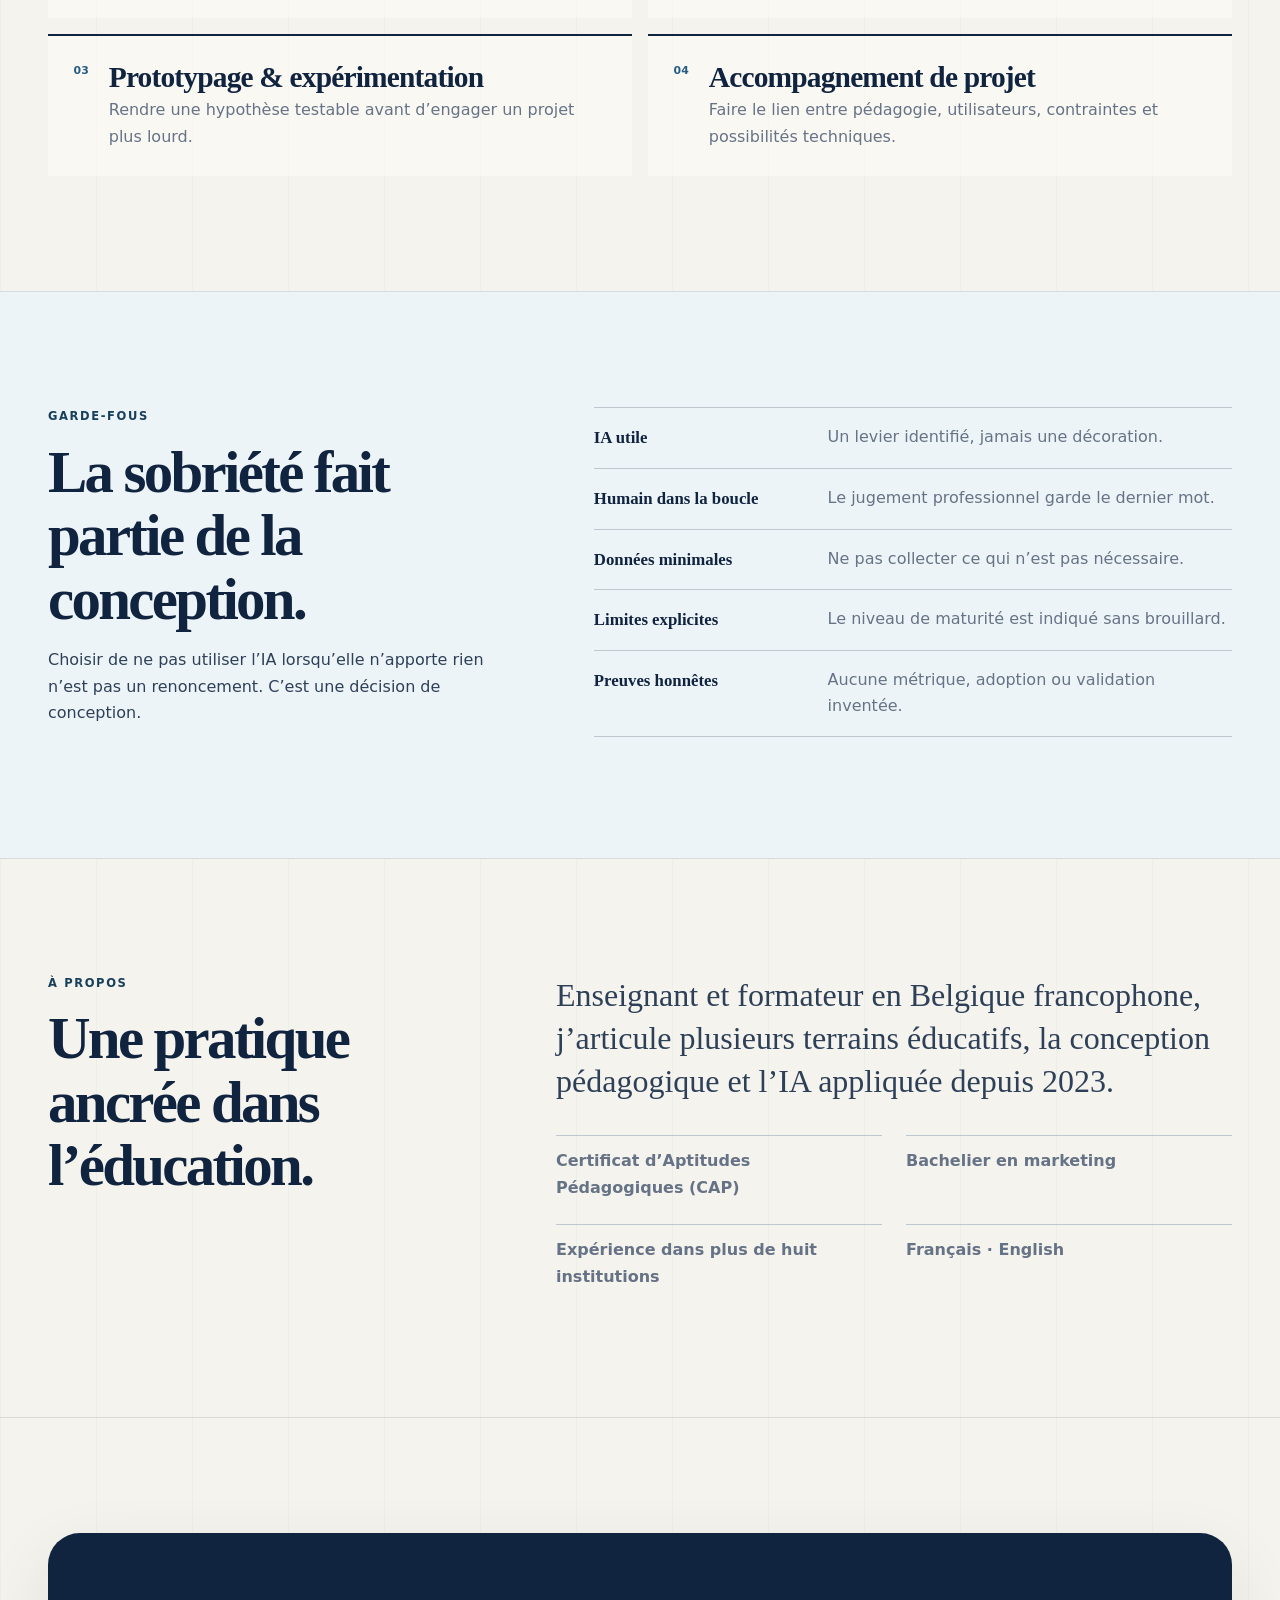
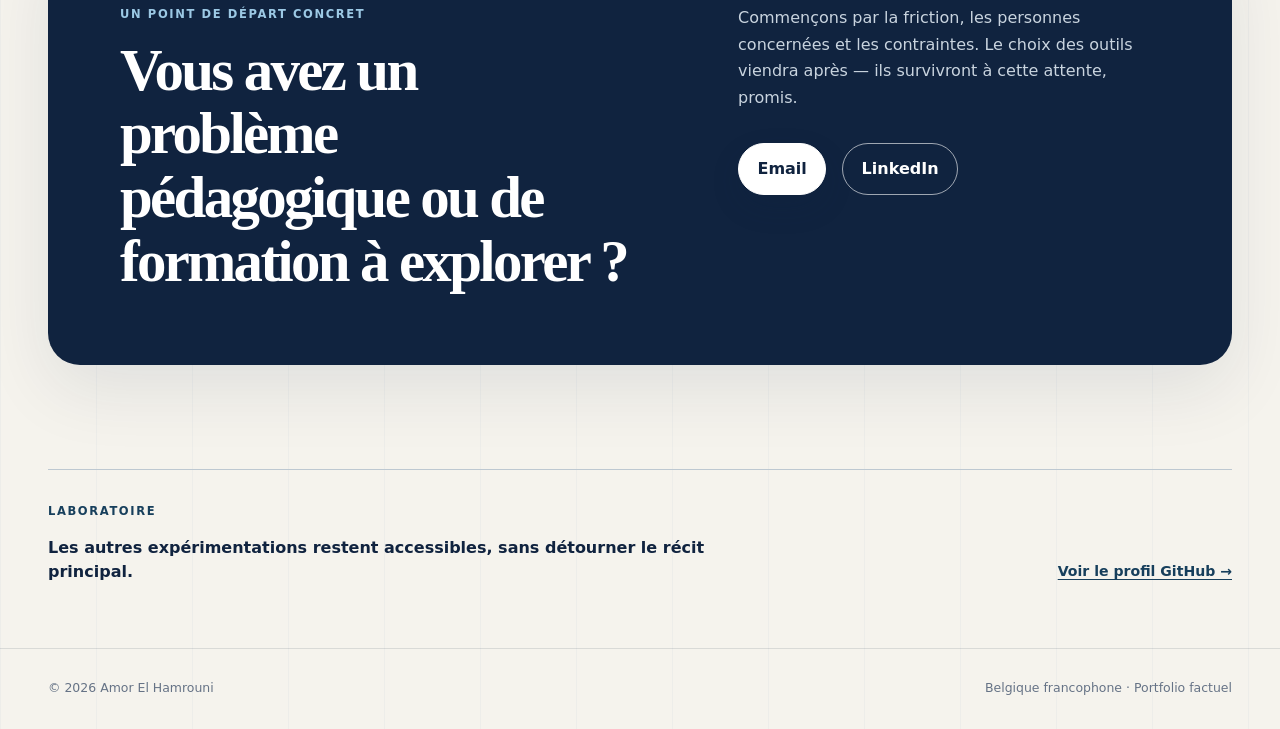
==== commit 82834265: "Refocus portfolio on pedagogical value" ====
--- a/site/index.html
+++ b/site/index.html
@@ -3,20 +3,24 @@
   <head>
     <meta charset="utf-8" />
     <meta name="viewport" content="width=device-width, initial-scale=1" />
-    <title>Amor El Hamrouni — IA appliquée à l’éducation</title>
+    <title>Amor El Hamrouni — IA appliquée à l’éducation, formation & conception pédagogique</title>
     <meta
       name="description"
-      content="Portfolio d’Amor El Hamrouni : TeacherFlow, PiloteCours et systèmes IA pédagogiques conçus avec contrôle humain, traçabilité et limites explicites."
+      content="Portfolio d’Amor El Hamrouni, enseignant et formateur : des frictions pédagogiques transformées en dispositifs simples, testables et responsables."
     />
-    <meta name="theme-color" content="#12213b" />
+    <meta name="theme-color" content="#10233f" />
+    <meta name="color-scheme" content="light" />
     <meta property="og:title" content="Amor El Hamrouni — IA appliquée à l’éducation" />
     <meta
       property="og:description"
-      content="Des problèmes de terrain transformés en dispositifs concrets, contrôlés et explicables."
+      content="Trois preuves concrètes : TeacherFlow, PiloteCours et Second cerveau enseignant."
     />
     <meta property="og:type" content="website" />
+    <meta property="og:locale" content="fr_BE" />
     <meta property="og:url" content="https://amoradvisory.github.io/Amoradvisory/" />
+    <meta name="twitter:card" content="summary" />
     <link rel="canonical" href="https://amoradvisory.github.io/Amoradvisory/" />
+    <link rel="icon" href="favicon.svg" type="image/svg+xml" />
     <link rel="stylesheet" href="styles.css" />
   </head>
   <body>
@@ -24,14 +28,17 @@
 
     <header class="site-header">
       <div class="container header-inner">
-        <a class="brand" href="index.html" aria-label="Accueil — Amor El Hamrouni">
+        <a class="brand" href="./" aria-label="Accueil — Amor El Hamrouni">
           <span class="brand-mark" aria-hidden="true">AEH</span>
-          <span>Amor El Hamrouni</span>
+          <span>
+            <strong>Amor El Hamrouni</strong>
+            <small>Enseignant · formateur</small>
+          </span>
         </a>
         <nav class="nav" aria-label="Navigation principale">
-          <a href="#preuves">Démonstrateurs</a>
-          <a href="#methode">Méthode</a>
-          <a href="#parcours">Parcours</a>
+          <a href="#frictions">Frictions</a>
+          <a href="#demonstrateurs">Démonstrateurs</a>
+          <a href="#contributions">Contributions</a>
           <a class="nav-cta" href="#contact">Contact</a>
         </nav>
       </div>
@@ -39,211 +46,253 @@
 
     <main id="contenu">
       <section class="container hero" aria-labelledby="titre-principal">
-        <div>
-          <p class="eyebrow">Enseignement · formation · IA appliquée</p>
-          <h1 id="titre-principal">Transformer les frictions éducatives en dispositifs concrets.</h1>
+        <div class="hero-copy">
+          <p class="identity">Amor El Hamrouni</p>
+          <p class="role">Enseignant & formateur — IA appliquée à l’éducation</p>
+          <h1 id="titre-principal">Je transforme des frictions pédagogiques concrètes en dispositifs simples, testables et responsables.</h1>
           <p class="lede">
-            Enseignant-formateur, je conçois et orchestre des prototypes qui rendent l’IA utile,
-            contrôlable et explicable — du retour de cours à la mémoire pédagogique.
+            L’expérience de classe donne le problème. La conception pédagogique cadre la réponse.
+            Prototypes, agents et automatisations n’interviennent que lorsqu’ils rendent l’usage plus clair ou plus utile.
           </p>
           <div class="actions">
-            <a class="button primary" href="#preuves">Voir les preuves</a>
-            <a class="button" href="https://www.linkedin.com/in/amor-el-hamrouni/">Profil LinkedIn</a>
-          </div>
-        </div>
-
-        <aside class="hero-proof" aria-label="État du portfolio">
-          <span class="proof-status">Preuves publiques</span>
-          <p class="number">3</p>
-          <p class="caption">cas lisibles sans promesse gonflée à l’hélium.</p>
-          <ul class="mini-list">
-            <li><span>TeacherFlow</span><strong>démo live</strong></li>
-            <li><span>PiloteCours</span><strong>code + cas</strong></li>
-            <li><span>Second cerveau</span><strong>architecture</strong></li>
-          </ul>
+            <a class="button primary" href="#demonstrateurs">Voir les démonstrateurs</a>
+            <a class="button" href="mailto:enseignant.be@gmail.com">Échanger</a>
+          </div>
+        </div>
+
+        <aside class="hero-evidence" aria-labelledby="hero-evidence-title">
+          <p class="eyebrow">Preuves inspectables</p>
+          <h2 id="hero-evidence-title">Trois réponses, trois frictions.</h2>
+          <ol>
+            <li>
+              <a href="https://amoradvisory.github.io/FlowPilot/teacher/">
+                <span>Observation perdue</span>
+                <strong>TeacherFlow</strong>
+              </a>
+            </li>
+            <li>
+              <a href="demos/pilotecours/">
+                <span>Repère introuvable en classe</span>
+                <strong>PiloteCours</strong>
+              </a>
+            </li>
+            <li>
+              <a href="cases/second-cerveau.html">
+                <span>Mémoire pédagogique dispersée</span>
+                <strong>Second cerveau</strong>
+              </a>
+            </li>
+          </ol>
+          <p class="evidence-note">Chaque preuve expose aussi son niveau de maturité et ses limites.</p>
         </aside>
       </section>
 
-      <section class="section" id="preuves" aria-labelledby="titre-preuves">
+      <section class="section section-soft" id="frictions" aria-labelledby="titre-frictions">
+        <div class="container">
+          <div class="section-heading compact-heading">
+            <div>
+              <p class="eyebrow">Le problème avant l’outil</p>
+              <h2 id="titre-frictions">Trois moments où le travail utile s’évapore.</h2>
+            </div>
+            <p>Le point de départ n’est pas « où mettre de l’IA ? », mais « qu’est-ce qui empêche d’agir correctement maintenant ? »</p>
+          </div>
+
+          <div class="friction-grid">
+            <article class="friction-card">
+              <span class="card-index">01</span>
+              <h3>Les observations terrain disparaissent</h3>
+              <p>Une idée d’amélioration existe après le cours, puis se perd avant la séance suivante.</p>
+              <a href="#teacherflow">Réponse : TeacherFlow →</a>
+            </article>
+            <article class="friction-card">
+              <span class="card-index">02</span>
+              <h3>Le besoin arrive avant qu’on ait le temps de chercher</h3>
+              <p>En classe, retrouver une consigne ou une formulation au mauvais moment ajoute de la charge mentale.</p>
+              <a href="#pilotecours">Réponse : PiloteCours →</a>
+            </article>
+            <article class="friction-card">
+              <span class="card-index">03</span>
+              <h3>Trop d’informations, peu de mémoire exploitable</h3>
+              <p>Sources, interprétations et idées se mélangent ; leur origine devient difficile à vérifier.</p>
+              <a href="#second-cerveau">Réponse : Second cerveau →</a>
+            </article>
+          </div>
+        </div>
+      </section>
+
+      <section class="section" id="demonstrateurs" aria-labelledby="titre-demonstrateurs">
         <div class="container">
           <div class="section-heading">
             <div>
-              <p class="eyebrow">Démonstrateurs</p>
-              <h2 id="titre-preuves">Des preuves, pas un nuage de mots-clés.</h2>
+              <p class="eyebrow">Trois preuves principales</p>
+              <h2 id="titre-demonstrateurs">La valeur d’abord. La technique au second plan.</h2>
             </div>
-            <p>
-              Chaque projet part d’un problème professionnel identifiable et expose le dispositif,
-              le rôle de l’automatisation, le contrôle humain, le niveau de maturité et les limites.
-            </p>
-          </div>
-
-          <div class="proof-grid">
-            <article class="proof-card featured">
-              <p class="card-kicker">01 · Démonstration interactive</p>
-              <h3>TeacherFlow</h3>
-              <p>
-                Un cockpit local-first qui transforme une observation post-cours très courte en
-                prochaine amélioration explicite, sans donnée d’élève.
-              </p>
-              <div class="loop" aria-label="Boucle TeacherFlow">
-                <span>Préparer</span>
-                <span>Enseigner</span>
-                <span>Observer</span>
-                <span>Capitaliser</span>
-                <span>Améliorer</span>
-              </div>
-              <div class="card-bottom">
-                <span class="status">Public · fonctionnel</span>
-                <div class="card-links">
-                  <a href="https://amoradvisory.github.io/FlowPilot/teacher/">Tester la démo</a>
-                  <a href="cases/teacherflow.html">Lire le cas</a>
-                </div>
-              </div>
-            </article>
-
-            <article class="proof-card">
-              <p class="card-kicker">02 · Application Android</p>
-              <h3>PiloteCours</h3>
-              <p>
-                Un repère hors ligne, consultable à une main, pour suivre les phases d’une séance et
-                retrouver rapidement des formulations utiles.
-              </p>
-              <div class="card-bottom">
-                <span class="status">Source publique</span>
-                <div class="card-links">
-                  <a href="cases/pilotecours.html">Lire le cas</a>
-                  <a href="https://github.com/Amoradvisory/claude-agent-workspace/tree/master/PiloteCours"
-                    >Voir le code</a
-                  >
-                </div>
-              </div>
-            </article>
-
-            <article class="proof-card">
-              <p class="card-kicker">03 · Système de connaissance</p>
-              <h3>Second cerveau enseignant</h3>
-              <p>
-                Une architecture qui distingue source, inférence et proposition pour relier
-                référentiels, capital pédagogique et retours de terrain sans brouiller leur statut.
-              </p>
-              <div class="card-bottom">
-                <span class="status">Cas public anonymisé</span>
-                <div class="card-links">
-                  <a href="cases/second-cerveau.html">Explorer l’architecture</a>
-                </div>
-              </div>
-            </article>
-          </div>
-        </div>
-      </section>
-
-      <section class="section" id="methode" aria-labelledby="titre-methode">
+            <p>Chaque projet relie un problème observable, une réponse testable, une capacité transférable et une limite explicite.</p>
+          </div>
+
+          <div class="proof-stack">
+            <article class="proof-card" id="teacherflow">
+              <div class="proof-number" aria-hidden="true">01</div>
+              <div class="proof-intro">
+                <p class="proof-type">Démonstration interactive</p>
+                <h3>TeacherFlow</h3>
+                <p class="proof-tagline">De l’observation fugace à la mémoire pédagogique.</p>
+                <div class="process" aria-label="Parcours TeacherFlow">
+                  <span>Préparer</span><span>Enseigner</span><span>Observer</span><span>Capitaliser</span><span>Améliorer</span>
+                </div>
+              </div>
+              <div class="proof-details">
+                <dl>
+                  <div><dt>Problème</dt><dd>Une observation post-cours utile ne rejoint pas toujours la préparation suivante.</dd></div>
+                  <div><dt>Réponse</dt><dd>Une boucle locale et courte qui transforme le constat en prochaine amélioration explicite.</dd></div>
+                  <div><dt>Ce que cela démontre</dt><dd>Concevoir un flux pédagogique sobre, traçable et directement testable.</dd></div>
+                </dl>
+                <div class="proof-actions">
+                  <a class="button primary" href="https://amoradvisory.github.io/FlowPilot/teacher/">Tester TeacherFlow</a>
+                  <a class="text-link" href="cases/teacherflow.html">Lire l’étude de cas →</a>
+                </div>
+              </div>
+            </article>
+
+            <article class="proof-card" id="pilotecours">
+              <div class="proof-number" aria-hidden="true">02</div>
+              <div class="proof-intro">
+                <p class="proof-type">Démonstration web · prototype Android</p>
+                <h3>PiloteCours</h3>
+                <p class="proof-tagline">Garder le fil de la séance sans quitter la classe des yeux.</p>
+                <div class="device-cue" aria-hidden="true">
+                  <span>Avant</span><span>0–15</span><span>15–45</span><span>45–120</span><span>Fin</span>
+                </div>
+              </div>
+              <div class="proof-details">
+                <dl>
+                  <div><dt>Problème</dt><dd>En situation, une information utile doit être retrouvée en quelques secondes.</dd></div>
+                  <div><dt>Réponse</dt><dd>Un parcours mobile en cinq phases, avec recadrages rapides, reprise locale et mode discret.</dd></div>
+                  <div><dt>Ce que cela démontre</dt><dd>Transformer une friction pédagogique en produit testable et piloter sa réalisation.</dd></div>
+                </dl>
+                <div class="proof-actions">
+                  <a class="button primary" href="demos/pilotecours/">Ouvrir PiloteCours</a>
+                  <a class="text-link" href="cases/pilotecours.html">Lire l’étude de cas →</a>
+                </div>
+              </div>
+            </article>
+
+            <article class="proof-card" id="second-cerveau">
+              <div class="proof-number" aria-hidden="true">03</div>
+              <div class="proof-intro">
+                <p class="proof-type">Système de connaissance</p>
+                <h3>Second cerveau enseignant</h3>
+                <p class="proof-tagline">Transformer l’expérience pédagogique en mémoire cumulative.</p>
+                <div class="status-chain" aria-label="Statuts de connaissance">
+                  <span>Source</span><span>Inférence</span><span>Proposition</span>
+                </div>
+              </div>
+              <div class="proof-details">
+                <dl>
+                  <div><dt>Problème</dt><dd>Une mémoire documentaire devient fragile lorsque faits, interprétations et idées se confondent.</dd></div>
+                  <div><dt>Réponse</dt><dd>Une architecture qui conserve l’origine et sépare clairement trois statuts de connaissance.</dd></div>
+                  <div><dt>Ce que cela démontre</dt><dd>Structurer l’IA autour de la traçabilité, du jugement humain et de limites vérifiables.</dd></div>
+                </dl>
+                <div class="proof-actions">
+                  <a class="button primary" href="cases/second-cerveau.html">Explorer le système</a>
+                </div>
+              </div>
+            </article>
+          </div>
+        </div>
+      </section>
+
+      <section class="method-band" id="methode" aria-labelledby="titre-methode">
+        <div class="container">
+          <p class="eyebrow">Méthode</p>
+          <h2 id="titre-methode">Du terrain à une preuve discutable.</h2>
+          <ol class="method-flow">
+            <li><span>01</span>Observer</li>
+            <li><span>02</span>Cadrer</li>
+            <li><span>03</span>Concevoir</li>
+            <li><span>04</span>Orchestrer</li>
+            <li><span>05</span>Tester</li>
+            <li><span>06</span>Améliorer</li>
+          </ol>
+        </div>
+      </section>
+
+      <section class="section" id="contributions" aria-labelledby="titre-contributions">
         <div class="container">
           <div class="section-heading">
             <div>
-              <p class="eyebrow">Méthode</p>
-              <h2 id="titre-methode">Le terrain d’abord. L’outil ensuite.</h2>
+              <p class="eyebrow">Contributions possibles</p>
+              <h2 id="titre-contributions">Ce que je peux apporter à un projet.</h2>
             </div>
-            <p>
-              Je ne commence pas par « ajouter de l’IA ». Je cherche le point de friction, réduis le
-              parcours, définis ce qui doit rester humain, puis rends la preuve vérifiable.
-            </p>
-          </div>
-
-          <div class="method-grid">
-            <article class="method-step">
-              <span class="step-number">01</span>
-              <h3>Observer</h3>
-              <p>Nommer le problème réel, l’utilisateur et le moment où la friction apparaît.</p>
-            </article>
-            <article class="method-step">
-              <span class="step-number">02</span>
-              <h3>Cadrer</h3>
-              <p>Formuler une hypothèse, des garde-fous et un niveau de preuve honnête.</p>
-            </article>
-            <article class="method-step">
-              <span class="step-number">03</span>
-              <h3>Orchestrer</h3>
-              <p>Combiner no-code, agents ou code lorsque cela réduit réellement la friction.</p>
-            </article>
-            <article class="method-step">
-              <span class="step-number">04</span>
-              <h3>Vérifier</h3>
-              <p>Tester le parcours, documenter les limites et préparer l’expérimentation suivante.</p>
-            </article>
-          </div>
-        </div>
-      </section>
-
-      <section class="section" id="parcours" aria-labelledby="titre-parcours">
-        <div class="container">
-          <div class="section-heading">
-            <div>
-              <p class="eyebrow">Positionnement</p>
-              <h2 id="titre-parcours">Pédagogie, formation et systèmes IA contrôlés.</h2>
+            <p>Des capacités proposées, à adapter au contexte et aux responsabilités de l’organisation — pas un palmarès de missions imaginaires.</p>
+          </div>
+          <div class="contribution-grid">
+            <article><span>01</span><h3>Formation & acculturation IA</h3><p>Transformer des outils complexes en usages compréhensibles, prudents et applicables.</p></article>
+            <article><span>02</span><h3>Conception pédagogique</h3><p>Passer d’un besoin de terrain à un parcours, une ressource ou un dispositif exploitable.</p></article>
+            <article><span>03</span><h3>Prototypage & expérimentation</h3><p>Rendre une hypothèse testable avant d’engager un projet plus lourd.</p></article>
+            <article><span>04</span><h3>Accompagnement de projet</h3><p>Faire le lien entre pédagogie, utilisateurs, contraintes et possibilités techniques.</p></article>
+          </div>
+        </div>
+      </section>
+
+      <section class="section section-guardrails" id="garde-fous" aria-labelledby="titre-garde-fous">
+        <div class="container guardrail-layout">
+          <div>
+            <p class="eyebrow">Garde-fous</p>
+            <h2 id="titre-garde-fous">La sobriété fait partie de la conception.</h2>
+            <p>Choisir de ne pas utiliser l’IA lorsqu’elle n’apporte rien n’est pas un renoncement. C’est une décision de conception.</p>
+          </div>
+          <ul class="guardrail-list">
+            <li><strong>IA utile</strong><span>Un levier identifié, jamais une décoration.</span></li>
+            <li><strong>Humain dans la boucle</strong><span>Le jugement professionnel garde le dernier mot.</span></li>
+            <li><strong>Données minimales</strong><span>Ne pas collecter ce qui n’est pas nécessaire.</span></li>
+            <li><strong>Limites explicites</strong><span>Le niveau de maturité est indiqué sans brouillard.</span></li>
+            <li><strong>Preuves honnêtes</strong><span>Aucune métrique, adoption ou validation inventée.</span></li>
+          </ul>
+        </div>
+      </section>
+
+      <section class="section" id="a-propos" aria-labelledby="titre-a-propos">
+        <div class="container about-layout">
+          <div>
+            <p class="eyebrow">À propos</p>
+            <h2 id="titre-a-propos">Une pratique ancrée dans l’éducation.</h2>
+          </div>
+          <div>
+            <p class="about-lede">Enseignant et formateur en Belgique francophone, j’articule plusieurs terrains éducatifs, la conception pédagogique et l’IA appliquée depuis 2023.</p>
+            <ul class="fact-list">
+              <li>Certificat d’Aptitudes Pédagogiques (CAP)</li>
+              <li>Bachelier en marketing</li>
+              <li>Expérience dans plus de huit institutions</li>
+              <li>Français · English</li>
+            </ul>
+          </div>
+        </div>
+      </section>
+
+      <section class="section contact-section" id="contact" aria-labelledby="titre-contact">
+        <div class="container contact-panel">
+          <div>
+            <p class="eyebrow">Un point de départ concret</p>
+            <h2 id="titre-contact">Vous avez un problème pédagogique ou de formation à explorer&nbsp;?</h2>
+          </div>
+          <div>
+            <p>Commençons par la friction, les personnes concernées et les contraintes. Le choix des outils viendra après — ils survivront à cette attente, promis.</p>
+            <div class="actions">
+              <a class="button primary" href="mailto:enseignant.be@gmail.com">Email</a>
+              <a class="button" href="https://www.linkedin.com/in/amor-el-hamrouni/">LinkedIn</a>
             </div>
-            <p>
-              Enseignant-formateur titulaire du Certificat d’Aptitudes Pédagogiques (CAP), je relie
-              l’expérience de classe, la conception pédagogique et l’orchestration d’outils.
-            </p>
-          </div>
-
-          <div class="facts-grid">
-            <article class="fact">
-              <h3>Terrain</h3>
-              <p>Des besoins formulés depuis l’enseignement et la formation, pas depuis une démo générique.</p>
-            </article>
-            <article class="fact">
-              <h3>Conception</h3>
-              <p>Parcours courts, vocabulaire métier, faible charge cognitive et contrôle explicite.</p>
-            </article>
-            <article class="fact">
-              <h3>Orchestration</h3>
-              <p>Agents, automatisations, Notion et code mobilisés comme moyens, jamais comme costume.</p>
-            </article>
-            <article class="fact">
-              <h3>Transmission</h3>
-              <p>Des systèmes expliqués pour être discutés avec enseignants, formateurs et décideurs.</p>
-            </article>
-          </div>
-
-          <div class="transparency" style="margin-top: 3rem">
-            <div>
-              <p class="eyebrow">Transparence</p>
-              <h3>Ce portfolio ne vend pas un ingénieur logiciel.</h3>
-            </div>
-            <div>
-              <p>
-                Les outils sont réalisés avec l’appui d’agents et d’automatisations. La valeur revendiquée
-                est la capacité à définir un problème pédagogique, cadrer la solution, orchestrer la
-                production, tester le résultat et expliquer les choix.
-              </p>
-              <p>
-                Aucun prototype n’est présenté comme déployé dans un établissement, validé à grande
-                échelle ou porteur d’un impact mesuré lorsque ce n’est pas le cas.
-              </p>
-            </div>
-          </div>
-        </div>
-      </section>
-
-      <section class="section" id="contact" aria-labelledby="titre-contact">
-        <div class="container contact-panel">
-          <div>
-            <p class="eyebrow" style="color: #d9f7fa">Contact</p>
-            <h2 id="titre-contact">Parlons d’un problème éducatif concret.</h2>
-          </div>
-          <div>
-            <p>
-              Formation, conception pédagogique, démonstrateur IA, capitalisation ou projet pilote :
-              commençons par le terrain et les contraintes réelles.
-            </p>
-            <div class="actions">
-              <a class="button primary" href="mailto:enseignant.be@gmail.com">Me contacter</a>
-              <a class="button" href="https://www.linkedin.com/in/amor-el-hamrouni/">LinkedIn</a>
-              <a class="button" href="https://github.com/Amoradvisory">GitHub</a>
-            </div>
-          </div>
+          </div>
+        </div>
+      </section>
+
+      <section class="laboratory" aria-labelledby="titre-laboratoire">
+        <div class="container laboratory-inner">
+          <div>
+            <p class="eyebrow">Laboratoire</p>
+            <h2 id="titre-laboratoire">Les autres expérimentations restent accessibles, sans détourner le récit principal.</h2>
+          </div>
+          <a href="https://github.com/Amoradvisory">Voir le profil GitHub →</a>
         </div>
       </section>
     </main>
@@ -251,7 +300,7 @@
     <footer class="site-footer">
       <div class="container footer-inner">
         <span>© 2026 Amor El Hamrouni</span>
-        <span>Portfolio factuel · données de démonstration uniquement</span>
+        <span>Belgique francophone · Portfolio factuel</span>
       </div>
     </footer>
   </body>
--- a/site/styles.css
+++ b/site/styles.css
@@ -1,18 +1,28 @@
 :root {
   color-scheme: light;
-  --ink: #12213b;
-  --muted: #5d6878;
-  --paper: #f7f3e9;
-  --surface: #fffdf8;
-  --line: #d9d3c5;
-  --blue: #2357d9;
-  --blue-dark: #173d9e;
-  --cyan: #b8ecf0;
-  --amber: #f5c65b;
-  --green: #167a5a;
-  --shadow: 0 20px 55px rgba(18, 33, 59, 0.11);
-  --radius: 1.4rem;
-  --max: 72rem;
+  --ink: #10233f;
+  --ink-soft: #2e4058;
+  --muted: #667386;
+  --paper: #f5f3ed;
+  --surface: #fffefa;
+  --surface-blue: #edf4f8;
+  --line: #d8dde2;
+  --line-strong: #bdc8d1;
+  --blue: #245d84;
+  --blue-dark: #173f5c;
+  --blue-pale: #dcebf3;
+  --amber: #f0b85c;
+  --green: #39765f;
+  --red: #9b4a45;
+  --shadow: 0 24px 70px rgba(16, 35, 63, 0.09);
+  --radius-lg: 2rem;
+  --radius-md: 1.25rem;
+  --radius-sm: 0.85rem;
+  --max: 74rem;
+  font-family:
+    Inter, ui-sans-serif, system-ui, -apple-system, BlinkMacSystemFont, "Segoe UI", sans-serif;
+  color: var(--ink);
+  background: var(--paper);
 }
 
 * {
@@ -20,16 +30,17 @@
 }
 
 html {
+  min-width: 300px;
   scroll-behavior: smooth;
+  background: var(--paper);
 }
 
 body {
   margin: 0;
   background:
-    radial-gradient(circle at 5% 4%, rgba(184, 236, 240, 0.55), transparent 24rem),
-    linear-gradient(180deg, #faf7ef 0%, var(--paper) 100%);
+    linear-gradient(90deg, rgba(36, 93, 132, 0.035) 1px, transparent 1px) 0 0 / 6rem 6rem,
+    var(--paper);
   color: var(--ink);
-  font-family: Inter, ui-sans-serif, system-ui, -apple-system, BlinkMacSystemFont, "Segoe UI", sans-serif;
   font-size: 1rem;
   line-height: 1.65;
 }
@@ -60,10 +71,11 @@
   top: 0.75rem;
   left: 0.75rem;
   padding: 0.75rem 1rem;
-  border-radius: 0.75rem;
+  transform: translateY(-180%);
+  border-radius: 0.65rem;
   background: var(--ink);
   color: white;
-  transform: translateY(-180%);
+  font-weight: 800;
 }
 
 .skip-link:focus {
@@ -77,16 +89,16 @@
 
 .site-header {
   position: sticky;
-  z-index: 20;
+  z-index: 30;
   top: 0;
-  border-bottom: 1px solid rgba(18, 33, 59, 0.1);
-  background: rgba(250, 247, 239, 0.92);
+  border-bottom: 1px solid rgba(16, 35, 63, 0.1);
+  background: rgba(245, 243, 237, 0.94);
   backdrop-filter: blur(18px);
 }
 
 .header-inner {
   display: flex;
-  min-height: 4.4rem;
+  min-height: 4.75rem;
   align-items: center;
   justify-content: space-between;
   gap: 1.5rem;
@@ -97,20 +109,39 @@
   align-items: center;
   gap: 0.75rem;
   color: var(--ink);
-  font-weight: 800;
   text-decoration: none;
 }
 
 .brand-mark {
   display: grid;
-  width: 2.15rem;
-  height: 2.15rem;
+  width: 2.55rem;
+  aspect-ratio: 1;
   place-items: center;
-  border-radius: 50%;
+  border-radius: 0.75rem;
   background: var(--ink);
   color: white;
-  font-size: 0.82rem;
-  letter-spacing: 0.04em;
+  font-size: 0.72rem;
+  font-weight: 900;
+  letter-spacing: 0.06em;
+}
+
+.brand > span:last-child {
+  display: grid;
+  line-height: 1.12;
+}
+
+.brand strong {
+  font-size: 0.96rem;
+  letter-spacing: -0.01em;
+}
+
+.brand small {
+  margin-top: 0.28rem;
+  color: var(--muted);
+  font-size: 0.63rem;
+  font-weight: 750;
+  letter-spacing: 0.09em;
+  text-transform: uppercase;
 }
 
 .nav {
@@ -118,614 +149,1043 @@
   flex-wrap: wrap;
   align-items: center;
   justify-content: flex-end;
-  gap: 0.35rem 1.1rem;
+  gap: 0.35rem 1.15rem;
 }
 
 .nav a {
   color: var(--ink);
-  font-size: 0.92rem;
-  font-weight: 700;
+  font-size: 0.86rem;
+  font-weight: 750;
   text-decoration: none;
 }
 
 .nav .nav-cta {
-  padding: 0.55rem 0.85rem;
+  padding: 0.5rem 0.85rem;
   border: 1px solid var(--ink);
   border-radius: 999px;
 }
 
 .hero {
   display: grid;
-  min-height: min(46rem, calc(100vh - 4.4rem));
-  grid-template-columns: minmax(0, 1.35fr) minmax(17rem, 0.65fr);
+  min-height: min(49rem, calc(100vh - 4.75rem));
+  grid-template-columns: minmax(0, 1.28fr) minmax(18rem, 0.72fr);
   align-items: center;
-  gap: clamp(2rem, 6vw, 6rem);
-  padding-block: clamp(4rem, 9vw, 8rem);
+  gap: clamp(2rem, 7vw, 6.5rem);
+  padding-block: clamp(4.5rem, 10vw, 8rem);
 }
 
 .hero > *,
 .section-heading > *,
-.transparency > *,
+.proof-card > *,
+.guardrail-layout > *,
+.about-layout > *,
 .contact-panel > *,
 .case-hero > *,
-.case-layout > *,
-.proof-card {
+.case-layout > * {
   min-width: 0;
 }
 
-.eyebrow {
-  margin: 0 0 1rem;
+.identity {
+  margin: 0;
+  color: var(--ink);
+  font-family: Georgia, "Times New Roman", serif;
+  font-size: clamp(1.45rem, 3vw, 2.1rem);
+  font-weight: 700;
+  letter-spacing: -0.025em;
+}
+
+.role {
+  margin: 0.28rem 0 2rem;
   color: var(--blue-dark);
-  font-size: 0.78rem;
-  font-weight: 900;
-  letter-spacing: 0.13em;
+  font-size: 0.82rem;
+  font-weight: 850;
+  letter-spacing: 0.095em;
   text-transform: uppercase;
+}
+
+h1,
+h2,
+h3,
+p {
+  margin-top: 0;
 }
 
 h1,
 h2,
 h3 {
-  margin-top: 0;
   font-family: Georgia, "Times New Roman", serif;
   line-height: 1.08;
 }
 
 h1 {
-  max-width: 14ch;
-  margin-bottom: 1.4rem;
-  font-size: clamp(3rem, 7vw, 6.4rem);
+  max-width: 15ch;
+  margin-bottom: 1.5rem;
+  font-size: clamp(2.65rem, 6vw, 5.75rem);
   letter-spacing: -0.055em;
 }
 
 h2 {
   margin-bottom: 1rem;
-  font-size: clamp(2.2rem, 4.5vw, 4rem);
+  font-size: clamp(2rem, 4.6vw, 3.9rem);
   letter-spacing: -0.045em;
 }
 
 h3 {
   margin-bottom: 0.75rem;
-  font-size: clamp(1.45rem, 2vw, 1.9rem);
-  letter-spacing: -0.025em;
+  font-size: clamp(1.35rem, 2.3vw, 1.9rem);
+  letter-spacing: -0.028em;
 }
 
 .lede {
-  max-width: 43rem;
-  margin: 0;
-  color: #34445d;
-  font-size: clamp(1.08rem, 2vw, 1.32rem);
-}
-
-.actions {
+  max-width: 44rem;
+  margin-bottom: 0;
+  color: var(--ink-soft);
+  font-size: clamp(1.05rem, 2vw, 1.25rem);
+}
+
+.actions,
+.proof-actions,
+.case-actions {
   display: flex;
   flex-wrap: wrap;
-  gap: 0.8rem;
+  align-items: center;
+  gap: 0.75rem 1rem;
   margin-top: 2rem;
 }
 
 .button {
   display: inline-flex;
-  min-height: 3rem;
+  min-height: 3.15rem;
   align-items: center;
   justify-content: center;
-  padding: 0.75rem 1.1rem;
+  padding: 0.75rem 1.15rem;
   border: 1px solid var(--ink);
   border-radius: 999px;
   background: transparent;
   color: var(--ink);
   font-weight: 850;
+  text-align: center;
   text-decoration: none;
 }
 
 .button.primary {
-  border-color: var(--blue);
-  background: var(--blue);
+  border-color: var(--ink);
+  background: var(--ink);
   color: white;
-  box-shadow: 0 10px 24px rgba(35, 87, 217, 0.22);
+  box-shadow: 0 12px 30px rgba(16, 35, 63, 0.14);
 }
 
 .button.primary:hover {
+  border-color: var(--blue-dark);
   background: var(--blue-dark);
   color: white;
 }
 
-.hero-proof {
+.text-link {
+  font-weight: 820;
+}
+
+.hero-evidence {
   position: relative;
-  overflow: hidden;
-  padding: clamp(1.5rem, 4vw, 2.4rem);
-  border: 1px solid rgba(18, 33, 59, 0.13);
-  border-radius: var(--radius);
-  background: var(--surface);
+  padding: clamp(1.5rem, 4vw, 2.25rem);
+  border: 1px solid var(--line-strong);
+  border-radius: var(--radius-lg);
+  background: rgba(255, 254, 250, 0.91);
   box-shadow: var(--shadow);
 }
 
-.hero-proof::before {
+.hero-evidence::before {
   position: absolute;
-  inset: 0 0 auto;
-  height: 0.5rem;
-  background: linear-gradient(90deg, var(--blue) 0 34%, var(--cyan) 34% 67%, var(--amber) 67%);
+  width: 4rem;
+  height: 0.35rem;
+  top: 0;
+  left: 2rem;
+  background: var(--amber);
   content: "";
 }
 
-.proof-status,
-.status {
-  display: inline-flex;
-  align-items: center;
-  gap: 0.45rem;
-  margin-bottom: 1rem;
-  padding: 0.38rem 0.65rem;
-  border-radius: 999px;
-  background: #e6f5ef;
-  color: #0d6549;
-  font-size: 0.78rem;
+.eyebrow {
+  margin: 0 0 0.9rem;
+  color: var(--blue-dark);
+  font-size: 0.72rem;
   font-weight: 900;
-  letter-spacing: 0.05em;
+  letter-spacing: 0.14em;
   text-transform: uppercase;
 }
 
-.proof-status::before,
-.status::before {
-  width: 0.48rem;
-  height: 0.48rem;
-  border-radius: 50%;
-  background: var(--green);
-  content: "";
-}
-
-.hero-proof .number {
-  margin: 0;
-  font-family: Georgia, "Times New Roman", serif;
-  font-size: clamp(3.5rem, 8vw, 6rem);
-  line-height: 1;
-}
-
-.hero-proof .caption {
-  margin: 0.7rem 0 0;
-  color: var(--muted);
-}
-
-.mini-list {
-  margin: 1.5rem 0 0;
-  padding: 1.2rem 0 0;
+.hero-evidence h2 {
+  font-size: clamp(1.65rem, 3vw, 2.35rem);
+}
+
+.hero-evidence ol {
+  margin: 1.6rem 0 0;
+  padding: 0;
   border-top: 1px solid var(--line);
   list-style: none;
 }
 
-.mini-list li {
+.hero-evidence li {
+  border-bottom: 1px solid var(--line);
+}
+
+.hero-evidence li a {
+  display: grid;
+  gap: 0.12rem;
+  padding: 1rem 0;
+  color: var(--ink);
+  text-decoration: none;
+}
+
+.hero-evidence li span {
+  color: var(--muted);
+  font-size: 0.77rem;
+}
+
+.hero-evidence li strong::after {
+  margin-left: 0.5rem;
+  color: var(--blue);
+  content: "→";
+}
+
+.evidence-note {
+  margin: 1.15rem 0 0;
+  color: var(--muted);
+  font-size: 0.78rem;
+}
+
+.section {
+  padding-block: clamp(4.75rem, 9vw, 8rem);
+  border-top: 1px solid rgba(16, 35, 63, 0.11);
+}
+
+.section-soft {
+  background: rgba(255, 254, 250, 0.7);
+}
+
+.section-heading {
+  display: grid;
+  grid-template-columns: minmax(0, 0.93fr) minmax(17rem, 0.72fr);
+  align-items: end;
+  gap: 2rem clamp(2rem, 7vw, 6rem);
+  margin-bottom: clamp(2.5rem, 6vw, 4.75rem);
+}
+
+.section-heading h2 {
+  margin-bottom: 0;
+}
+
+.section-heading > p {
+  margin-bottom: 0;
+  color: var(--muted);
+  font-size: 1.03rem;
+}
+
+.compact-heading {
+  grid-template-columns: minmax(0, 1.08fr) minmax(17rem, 0.72fr);
+}
+
+.friction-grid {
+  display: grid;
+  grid-template-columns: repeat(3, minmax(0, 1fr));
+  gap: 1rem;
+}
+
+.friction-card {
   display: flex;
-  justify-content: space-between;
+  min-height: 19rem;
+  flex-direction: column;
+  padding: clamp(1.35rem, 3vw, 2rem);
+  border: 1px solid var(--line);
+  border-radius: var(--radius-md);
+  background: var(--surface);
+}
+
+.friction-card:nth-child(2) {
+  border-top: 4px solid var(--amber);
+}
+
+.card-index,
+.proof-number {
+  color: var(--blue);
+  font-size: 0.72rem;
+  font-weight: 900;
+  letter-spacing: 0.12em;
+}
+
+.friction-card h3 {
+  margin-top: 2.2rem;
+}
+
+.friction-card p {
+  color: var(--muted);
+}
+
+.friction-card a {
+  margin-top: auto;
+  font-size: 0.88rem;
+  font-weight: 820;
+}
+
+.proof-stack {
+  display: grid;
+  gap: 1.25rem;
+}
+
+.proof-card {
+  display: grid;
+  grid-template-columns: auto minmax(15rem, 0.86fr) minmax(18rem, 1.14fr);
+  gap: 1.5rem clamp(1.5rem, 5vw, 4.25rem);
+  padding: clamp(1.5rem, 4vw, 3rem);
+  border: 1px solid var(--line-strong);
+  border-radius: var(--radius-lg);
+  background: var(--surface);
+  box-shadow: 0 12px 42px rgba(16, 35, 63, 0.055);
+}
+
+.proof-number {
+  padding-top: 0.4rem;
+  writing-mode: vertical-rl;
+}
+
+.proof-type {
+  margin-bottom: 0.65rem;
+  color: var(--blue-dark);
+  font-size: 0.7rem;
+  font-weight: 900;
+  letter-spacing: 0.12em;
+  text-transform: uppercase;
+}
+
+.proof-intro h3 {
+  margin-bottom: 0.6rem;
+  font-size: clamp(2rem, 4vw, 3.4rem);
+}
+
+.proof-tagline {
+  color: var(--ink-soft);
+  font-size: 1.03rem;
+}
+
+.proof-details dl {
+  display: grid;
   gap: 1rem;
-  padding-block: 0.35rem;
-  color: var(--muted);
-  font-size: 0.92rem;
-}
-
-.mini-list strong {
-  color: var(--ink);
-}
-
-.section {
-  padding-block: clamp(4.5rem, 9vw, 8.5rem);
-}
-
-.section + .section {
-  border-top: 1px solid rgba(18, 33, 59, 0.12);
-}
-
-.section-heading {
-  display: grid;
-  grid-template-columns: minmax(0, 0.82fr) minmax(18rem, 1.18fr);
-  gap: 2rem 5rem;
-  align-items: end;
-  margin-bottom: clamp(2.2rem, 5vw, 4.5rem);
-}
-
-.section-heading p {
-  max-width: 42rem;
   margin: 0;
-  color: var(--muted);
-  font-size: 1.08rem;
-}
-
-.proof-grid {
-  display: grid;
-  grid-template-columns: repeat(12, 1fr);
+}
+
+.proof-details dl > div {
+  display: grid;
+  grid-template-columns: 8rem 1fr;
   gap: 1rem;
-}
-
-.proof-card {
-  display: flex;
-  min-height: 25rem;
-  flex-direction: column;
-  grid-column: span 4;
-  padding: clamp(1.35rem, 3vw, 2rem);
-  border: 1px solid rgba(18, 33, 59, 0.13);
-  border-radius: var(--radius);
-  background: var(--surface);
-  box-shadow: 0 8px 30px rgba(18, 33, 59, 0.06);
-}
-
-.proof-card.featured {
+  padding-bottom: 1rem;
+  border-bottom: 1px solid var(--line);
+}
+
+.proof-details dt {
+  color: var(--blue-dark);
+  font-size: 0.7rem;
+  font-weight: 900;
+  letter-spacing: 0.09em;
+  text-transform: uppercase;
+}
+
+.proof-details dd {
+  margin: 0;
+  color: var(--muted);
+}
+
+.process,
+.device-cue,
+.status-chain {
+  display: grid;
+  gap: 0.35rem;
+  margin-top: 1.5rem;
+}
+
+.process {
+  grid-template-columns: repeat(5, minmax(0, 1fr));
+}
+
+.process span,
+.device-cue span,
+.status-chain span {
+  display: grid;
+  min-height: 2.6rem;
+  place-items: center;
+  padding: 0.4rem;
+  border: 1px solid var(--line);
+  border-radius: 0.55rem;
+  background: var(--surface-blue);
+  color: var(--blue-dark);
+  font-size: 0.62rem;
+  font-weight: 850;
+  text-align: center;
+}
+
+.device-cue {
+  grid-template-columns: repeat(5, minmax(0, 1fr));
+}
+
+.status-chain {
+  grid-template-columns: repeat(3, minmax(0, 1fr));
+}
+
+.status-chain span:nth-child(2) {
+  background: #f6eddc;
+  color: #755421;
+}
+
+.status-chain span:nth-child(3) {
+  background: #e8f0e8;
+  color: var(--green);
+}
+
+.proof-actions {
+  margin-top: 1.4rem;
+}
+
+.method-band {
+  padding-block: clamp(4rem, 8vw, 6rem);
   background: var(--ink);
   color: white;
 }
 
-.proof-card.featured p,
-.proof-card.featured .card-kicker {
-  color: #cad4e5;
-}
-
-.proof-card.featured a:not(.button) {
-  color: #d9f7fa;
-}
-
-.card-kicker {
-  margin: 0 0 1rem;
-  color: var(--blue-dark);
+.method-band .eyebrow {
+  color: #9cc9e5;
+}
+
+.method-band h2 {
+  max-width: 18ch;
+}
+
+.method-flow {
+  display: grid;
+  grid-template-columns: repeat(6, minmax(0, 1fr));
+  gap: 0;
+  margin: 3rem 0 0;
+  padding: 0;
+  border-top: 1px solid rgba(255, 255, 255, 0.25);
+  list-style: none;
+}
+
+.method-flow li {
+  position: relative;
+  padding: 1.15rem 0.5rem 0 0;
+  font-weight: 800;
+}
+
+.method-flow li::before {
+  position: absolute;
+  width: 0.62rem;
+  height: 0.62rem;
+  top: -0.34rem;
+  left: 0;
+  border-radius: 50%;
+  background: var(--amber);
+  content: "";
+}
+
+.method-flow span {
+  display: block;
+  margin-bottom: 0.35rem;
+  color: #9db2c8;
+  font-size: 0.65rem;
+  letter-spacing: 0.1em;
+}
+
+.contribution-grid {
+  display: grid;
+  grid-template-columns: repeat(2, minmax(0, 1fr));
+  gap: 1rem;
+}
+
+.contribution-grid article {
+  display: grid;
+  grid-template-columns: auto 1fr;
+  gap: 0.25rem 1.25rem;
+  padding: 1.6rem;
+  border-top: 2px solid var(--ink);
+  background: rgba(255, 254, 250, 0.55);
+}
+
+.contribution-grid article > span {
+  grid-row: 1 / 3;
+  color: var(--blue);
+  font-size: 0.68rem;
+  font-weight: 900;
+}
+
+.contribution-grid h3,
+.contribution-grid p {
+  margin-bottom: 0;
+}
+
+.contribution-grid p {
+  color: var(--muted);
+}
+
+.section-guardrails {
+  background: var(--surface-blue);
+}
+
+.guardrail-layout {
+  display: grid;
+  grid-template-columns: minmax(0, 0.82fr) minmax(18rem, 1.18fr);
+  gap: 2.5rem clamp(2.5rem, 8vw, 7rem);
+}
+
+.guardrail-layout > div > p:last-child {
+  color: var(--ink-soft);
+}
+
+.guardrail-list {
+  margin: 0;
+  padding: 0;
+  border-top: 1px solid var(--line-strong);
+  list-style: none;
+}
+
+.guardrail-list li {
+  display: grid;
+  grid-template-columns: minmax(8rem, 0.7fr) minmax(0, 1.3fr);
+  gap: 1rem;
+  padding: 1rem 0;
+  border-bottom: 1px solid var(--line-strong);
+}
+
+.guardrail-list strong {
+  font-family: Georgia, "Times New Roman", serif;
+  font-size: 1.05rem;
+}
+
+.guardrail-list span {
+  color: var(--muted);
+}
+
+.about-layout {
+  display: grid;
+  grid-template-columns: minmax(0, 0.75fr) minmax(18rem, 1.25fr);
+  gap: 2rem clamp(2.5rem, 8vw, 7rem);
+}
+
+.about-lede {
+  margin-bottom: 2rem;
+  color: var(--ink-soft);
+  font-family: Georgia, "Times New Roman", serif;
+  font-size: clamp(1.35rem, 2.8vw, 2rem);
+  line-height: 1.35;
+}
+
+.fact-list {
+  display: grid;
+  grid-template-columns: repeat(2, minmax(0, 1fr));
+  gap: 0.7rem 1.5rem;
+  margin: 0;
+  padding: 0;
+  list-style: none;
+}
+
+.fact-list li {
+  padding: 0.75rem 0;
+  border-top: 1px solid var(--line-strong);
+  color: var(--muted);
+  font-weight: 680;
+}
+
+.contact-section {
+  padding-bottom: clamp(2rem, 5vw, 4rem);
+}
+
+.contact-panel {
+  display: grid;
+  grid-template-columns: minmax(0, 1.1fr) minmax(18rem, 0.9fr);
+  gap: 2rem clamp(2.5rem, 8vw, 7rem);
+  padding: clamp(2rem, 6vw, 4.5rem);
+  border-radius: var(--radius-lg);
+  background: var(--ink);
+  color: white;
+  box-shadow: var(--shadow);
+}
+
+.contact-panel .eyebrow {
+  color: #9cc9e5;
+}
+
+.contact-panel h2 {
+  margin-bottom: 0;
+}
+
+.contact-panel p {
+  color: #c9d4df;
+}
+
+.contact-panel .button {
+  border-color: rgba(255, 255, 255, 0.6);
+  color: white;
+}
+
+.contact-panel .button.primary {
+  border-color: white;
+  background: white;
+  color: var(--ink);
+}
+
+.laboratory {
+  padding-block: 2.5rem 4rem;
+}
+
+.laboratory-inner {
+  display: flex;
+  align-items: end;
+  justify-content: space-between;
+  gap: 1.5rem;
+  padding-top: 2rem;
+  border-top: 1px solid var(--line-strong);
+}
+
+.laboratory h2 {
+  max-width: 44rem;
+  margin-bottom: 0;
+  font-family: inherit;
+  font-size: 1rem;
+  font-weight: 650;
+  letter-spacing: 0;
+  line-height: 1.5;
+}
+
+.laboratory a {
+  flex: none;
+  font-size: 0.88rem;
+  font-weight: 820;
+}
+
+.site-footer {
+  border-top: 1px solid rgba(16, 35, 63, 0.12);
+}
+
+.footer-inner {
+  display: flex;
+  min-height: 5rem;
+  flex-wrap: wrap;
+  align-items: center;
+  justify-content: space-between;
+  gap: 0.5rem 1rem;
+  color: var(--muted);
   font-size: 0.78rem;
+}
+
+/* Études de cas */
+
+.case-page {
+  background: var(--paper);
+}
+
+.case-hero {
+  display: grid;
+  grid-template-columns: minmax(0, 1.25fr) minmax(17rem, 0.75fr);
+  align-items: center;
+  gap: clamp(2rem, 7vw, 6rem);
+  padding-block: clamp(4rem, 9vw, 7rem);
+}
+
+.case-hero h1 {
+  font-size: clamp(3rem, 7vw, 6rem);
+}
+
+.case-summary {
+  padding: 1.5rem;
+  border: 1px solid var(--line-strong);
+  border-radius: var(--radius-md);
+  background: var(--surface);
+}
+
+.case-summary dl {
+  margin: 0;
+}
+
+.case-summary dl > div {
+  display: grid;
+  grid-template-columns: 6.5rem 1fr;
+  gap: 0.75rem;
+  padding: 0.8rem 0;
+  border-bottom: 1px solid var(--line);
+}
+
+.case-summary dl > div:last-child {
+  border-bottom: 0;
+}
+
+.case-summary dt {
+  color: var(--muted);
+  font-size: 0.68rem;
+  font-weight: 900;
+  letter-spacing: 0.08em;
+  text-transform: uppercase;
+}
+
+.case-summary dd {
+  margin: 0;
+  font-weight: 760;
+}
+
+.case-layout {
+  display: grid;
+  grid-template-columns: 14rem minmax(0, 1fr);
+  align-items: start;
+  gap: clamp(2rem, 7vw, 6rem);
+  padding-bottom: clamp(5rem, 10vw, 9rem);
+}
+
+.case-toc {
+  position: sticky;
+  top: 6.3rem;
+  padding-top: 0.85rem;
+  border-top: 2px solid var(--ink);
+}
+
+.case-toc p {
+  margin-bottom: 0.75rem;
+  color: var(--ink);
+  font-size: 0.68rem;
   font-weight: 900;
   letter-spacing: 0.1em;
   text-transform: uppercase;
 }
 
-.proof-card p {
-  margin: 0;
-  color: var(--muted);
-}
-
-.card-bottom {
-  margin-top: auto;
-  padding-top: 2rem;
-}
-
-.card-links {
-  display: flex;
-  flex-wrap: wrap;
-  gap: 0.8rem 1rem;
-  margin-top: 1.1rem;
-  font-weight: 800;
-}
-
-.loop {
-  display: grid;
-  grid-template-columns: repeat(5, 1fr);
+.case-toc ol {
+  display: grid;
   gap: 0.55rem;
-  margin-top: 1.5rem;
-}
-
-.loop span {
-  display: grid;
-  min-height: 4rem;
-  place-items: center;
-  padding: 0.65rem 0.3rem;
-  border: 1px solid rgba(255, 255, 255, 0.22);
-  border-radius: 0.8rem;
-  color: white;
-  font-size: 0.66rem;
-  font-weight: 900;
-  letter-spacing: 0.06em;
-  text-align: center;
-}
-
-.method-grid,
-.facts-grid {
-  display: grid;
-  grid-template-columns: repeat(4, 1fr);
-  gap: 1rem;
-}
-
-.method-step,
-.fact {
-  padding: 1.4rem;
-  border-top: 3px solid var(--ink);
-  background: rgba(255, 253, 248, 0.58);
-}
-
-.method-step .step-number {
-  display: block;
-  margin-bottom: 2.2rem;
-  color: var(--blue);
-  font-weight: 900;
-}
-
-.method-step p,
-.fact p {
-  margin-bottom: 0;
-  color: var(--muted);
-}
-
-.transparency {
-  display: grid;
-  grid-template-columns: 0.85fr 1.15fr;
-  gap: 2rem 5rem;
-  padding: clamp(2rem, 5vw, 4rem);
-  border-radius: calc(var(--radius) + 0.4rem);
-  background: #dff1ef;
-}
-
-.transparency p {
-  margin-top: 0;
-  color: #31534f;
-}
-
-.contact-panel {
-  display: grid;
-  grid-template-columns: minmax(0, 1.2fr) minmax(16rem, 0.8fr);
-  gap: 2rem 5rem;
-  align-items: center;
-  padding: clamp(2rem, 6vw, 5rem);
-  border-radius: calc(var(--radius) + 0.6rem);
-  background: var(--blue);
-  color: white;
-  box-shadow: var(--shadow);
-}
-
-.contact-panel h2 {
-  margin-bottom: 0;
-}
-
-.contact-panel p {
-  margin-top: 0;
-  color: #dce6ff;
-}
-
-.contact-panel .button {
-  border-color: white;
-  color: white;
-}
-
-.site-footer {
-  padding-block: 2.2rem;
-  color: var(--muted);
-  font-size: 0.9rem;
-}
-
-.footer-inner {
-  display: flex;
-  flex-wrap: wrap;
-  justify-content: space-between;
-  gap: 1rem;
-}
-
-.case-hero {
-  display: grid;
-  grid-template-columns: minmax(0, 1.2fr) minmax(16rem, 0.8fr);
-  gap: 2rem 5rem;
-  align-items: end;
-  padding-block: clamp(4rem, 9vw, 8rem);
-}
-
-.case-hero h1 {
-  font-size: clamp(3rem, 7vw, 5.8rem);
-}
-
-.case-summary {
-  padding: 1.4rem;
-  border-left: 4px solid var(--amber);
-  background: rgba(255, 253, 248, 0.66);
-}
-
-.case-summary dl {
-  display: grid;
-  grid-template-columns: auto 1fr;
-  gap: 0.4rem 1rem;
-  margin: 0;
-}
-
-.case-summary dt {
-  color: var(--muted);
-  font-size: 0.85rem;
-  font-weight: 800;
-}
-
-.case-summary dd {
-  margin: 0;
-  font-weight: 700;
-}
-
-.case-layout {
-  display: grid;
-  grid-template-columns: minmax(12rem, 0.34fr) minmax(0, 0.66fr);
-  gap: 2rem 6rem;
-  padding-bottom: clamp(5rem, 10vw, 9rem);
-}
-
-.case-toc {
-  align-self: start;
-  position: sticky;
-  top: 6.2rem;
-}
-
-.case-toc p {
-  margin-top: 0;
-  font-size: 0.78rem;
-  font-weight: 900;
-  letter-spacing: 0.09em;
-  text-transform: uppercase;
-}
-
-.case-toc ol {
   margin: 0;
   padding-left: 1.2rem;
-}
-
-.case-toc li {
-  margin-bottom: 0.45rem;
-}
-
-.case-content section {
-  padding-block: 0.5rem 3.2rem;
-}
-
-.case-content section + section {
-  padding-top: 3.2rem;
-  border-top: 1px solid var(--line);
+  color: var(--muted);
+  font-size: 0.8rem;
+}
+
+.case-toc a {
+  color: var(--muted);
+  text-decoration: none;
+}
+
+.case-content {
+  min-width: 0;
+}
+
+.case-content > section {
+  padding: clamp(2.5rem, 6vw, 5rem) 0;
+  border-top: 1px solid var(--line-strong);
+}
+
+.case-content > section:first-child {
+  padding-top: 0;
+  border-top: 0;
+}
+
+.case-content h2 {
+  max-width: 19ch;
 }
 
 .case-content p,
 .case-content li {
-  max-width: 50rem;
+  max-width: 48rem;
+  color: var(--ink-soft);
 }
 
 .case-content .large {
-  font-size: 1.22rem;
+  font-family: Georgia, "Times New Roman", serif;
+  font-size: clamp(1.25rem, 2.7vw, 1.8rem);
+  line-height: 1.45;
 }
 
 .case-content blockquote {
-  margin: 1.5rem 0;
-  padding: 1.2rem 1.4rem;
-  border-left: 4px solid var(--blue);
+  max-width: 46rem;
+  margin: 2rem 0;
+  padding: 1.3rem 0 1.3rem 1.5rem;
+  border-left: 4px solid var(--amber);
+  color: var(--ink);
+  font-family: Georgia, "Times New Roman", serif;
+  font-size: 1.25rem;
+}
+
+.decision-grid,
+.choice-grid,
+.triptych {
+  display: grid;
+  grid-template-columns: repeat(2, minmax(0, 1fr));
+  gap: 0.75rem;
+  margin-top: 2rem;
+}
+
+.decision,
+.choice {
+  padding: 1.25rem;
+  border: 1px solid var(--line);
+  border-radius: var(--radius-sm);
   background: var(--surface);
+  color: var(--muted);
+}
+
+.decision strong,
+.choice strong {
+  display: block;
+  margin-bottom: 0.45rem;
+  color: var(--ink);
   font-family: Georgia, "Times New Roman", serif;
-  font-size: 1.22rem;
-}
-
-.decision-grid {
-  display: grid;
-  grid-template-columns: repeat(2, minmax(0, 1fr));
-  gap: 0.8rem;
-}
-
-.decision {
-  padding: 1.1rem;
-  border: 1px solid var(--line);
-  border-radius: 1rem;
+  font-size: 1.16rem;
+}
+
+.triptych {
+  grid-template-columns: repeat(3, minmax(0, 1fr));
+}
+
+.triptych article {
+  padding: 1.4rem;
+  border-top: 4px solid var(--blue);
   background: var(--surface);
 }
 
-.decision strong {
-  display: block;
-  margin-bottom: 0.35rem;
-}
-
-.case-flow {
-  display: grid;
-  grid-template-columns: repeat(5, 1fr);
+.triptych article:nth-child(2) {
+  border-color: var(--amber);
+}
+
+.triptych article:nth-child(3) {
+  border-color: var(--green);
+}
+
+.triptych h3 {
+  font-size: 1.35rem;
+}
+
+.safe-note,
+.limit-note {
+  margin-top: 1.5rem;
+  padding: 1.15rem 1.25rem;
+  border-radius: var(--radius-sm);
+  background: #e7f1ed;
+  color: #315c4c !important;
+}
+
+.limit-note {
+  background: #f5ece9;
+  color: #74423d !important;
+}
+
+.case-content ul,
+.case-content ol {
+  display: grid;
   gap: 0.65rem;
-  margin: 1.5rem 0;
-}
-
-.case-flow span {
-  display: grid;
-  min-height: 5rem;
-  place-items: center;
-  padding: 0.7rem;
-  border-radius: 1rem;
+}
+
+.back-link {
+  display: inline-flex;
+  margin-top: 1.5rem;
+  font-weight: 820;
+}
+
+.case-end {
+  padding: clamp(2rem, 5vw, 3.5rem) !important;
+  border: 0 !important;
+  border-radius: var(--radius-lg);
   background: var(--ink);
   color: white;
-  font-size: 0.75rem;
-  font-weight: 900;
-  letter-spacing: 0.05em;
-  text-align: center;
-}
-
-.safe-note,
-.limit-note {
-  padding: 1.2rem 1.4rem;
-  border-radius: 1rem;
-  background: #e6f5ef;
-  color: #184f3e;
-}
-
-.limit-note {
-  background: #fff0ca;
-  color: #684b08;
-}
-
-.back-link {
-  display: inline-flex;
-  align-items: center;
-  gap: 0.45rem;
-  margin-top: 1.5rem;
-  font-weight: 850;
-  text-decoration: none;
+}
+
+.case-end .eyebrow {
+  color: #9cc9e5;
+}
+
+.case-end h2,
+.case-end p {
+  color: white;
+}
+
+.case-end .button {
+  border-color: white;
+  background: white;
+  color: var(--ink);
 }
 
 @media (max-width: 900px) {
   .hero,
-  .section-heading,
-  .transparency,
-  .contact-panel,
-  .case-hero,
+  .case-hero {
+    min-height: auto;
+    grid-template-columns: 1fr;
+  }
+
+  .hero-evidence {
+    max-width: 38rem;
+  }
+
+  .proof-card {
+    grid-template-columns: auto minmax(0, 1fr);
+  }
+
+  .proof-details {
+    grid-column: 2;
+  }
+
   .case-layout {
     grid-template-columns: 1fr;
   }
 
-  .hero {
-    min-height: auto;
-  }
-
-  .proof-card {
-    grid-column: span 6;
-  }
-
-  .method-grid,
-  .facts-grid {
-    grid-template-columns: repeat(2, 1fr);
-  }
-
   .case-toc {
-    display: none;
-  }
-}
-
-@media (max-width: 640px) {
-  .header-inner {
-    min-height: 4rem;
-  }
-
+    position: static;
+  }
+
+  .case-toc ol {
+    grid-template-columns: repeat(2, minmax(0, 1fr));
+  }
+}
+
+@media (max-width: 720px) {
   .nav a:not(.nav-cta) {
     display: none;
   }
 
   .hero {
-    padding-top: 3.2rem;
-  }
-
-  .hero h1,
-  .case-hero h1 {
-    font-size: clamp(2.6rem, 14vw, 4.2rem);
+    padding-block: 3.5rem 4.5rem;
+  }
+
+  .section-heading,
+  .guardrail-layout,
+  .about-layout,
+  .contact-panel {
+    grid-template-columns: 1fr;
+  }
+
+  .friction-grid,
+  .contribution-grid,
+  .triptych {
+    grid-template-columns: 1fr;
+  }
+
+  .friction-card {
+    min-height: 15rem;
   }
 
   .proof-card {
-    min-height: auto;
-    grid-column: 1 / -1;
-  }
-
-  .loop,
-  .case-flow {
     grid-template-columns: 1fr;
   }
 
-  .loop span,
-  .case-flow span {
-    min-height: 2.8rem;
-  }
-
-  .method-grid,
-  .facts-grid,
-  .decision-grid {
+  .proof-number {
+    writing-mode: initial;
+  }
+
+  .proof-details {
+    grid-column: auto;
+  }
+
+  .proof-details dl > div {
     grid-template-columns: 1fr;
-  }
-
-  .actions .button {
+    gap: 0.3rem;
+  }
+
+  .process,
+  .device-cue {
+    grid-template-columns: repeat(5, minmax(3.4rem, 1fr));
+    overflow-x: auto;
+    padding-bottom: 0.3rem;
+  }
+
+  .method-flow {
+    grid-template-columns: repeat(2, minmax(0, 1fr));
+    gap: 1.35rem 0.5rem;
+    border-top: 0;
+  }
+
+  .method-flow li {
+    padding: 0.75rem 0 0 1rem;
+    border-top: 1px solid rgba(255, 255, 255, 0.25);
+  }
+
+  .method-flow li::before {
+    top: -0.34rem;
+  }
+
+  .guardrail-list li,
+  .fact-list {
+    grid-template-columns: 1fr;
+  }
+
+  .laboratory-inner {
+    align-items: start;
+    flex-direction: column;
+  }
+
+  .decision-grid,
+  .choice-grid {
+    grid-template-columns: 1fr;
+  }
+
+  .case-toc ol {
+    grid-template-columns: 1fr;
+  }
+}
+
+@media (max-width: 430px) {
+  .container {
+    width: min(calc(100% - 1.25rem), var(--max));
+  }
+
+  .brand small {
+    display: none;
+  }
+
+  .actions,
+  .proof-actions,
+  .case-actions {
+    align-items: stretch;
+    flex-direction: column;
+  }
+
+  .button {
     width: 100%;
   }
 
+  .hero-evidence,
+  .proof-card,
   .contact-panel {
-    text-align: left;
+    border-radius: 1.25rem;
+  }
+
+  .status-chain {
+    grid-template-columns: 1fr;
+  }
+
+  .footer-inner {
+    align-content: center;
+    flex-direction: column;
+    justify-content: center;
+    text-align: center;
+  }
+}
+
+@media (hover: hover) {
+  .button,
+  .hero-evidence a,
+  .friction-card,
+  .proof-card,
+  .nav a {
+    transition: color 160ms ease, background-color 160ms ease, border-color 160ms ease, transform 160ms ease;
+  }
+
+  .friction-card:hover,
+  .proof-card:hover {
+    border-color: var(--blue);
+  }
+
+  .hero-evidence a:hover {
+    transform: translateX(0.25rem);
+  }
+
+  .button:hover {
+    transform: translateY(-2px);
   }
 }
 
 @media (prefers-reduced-motion: reduce) {
-  html {
-    scroll-behavior: auto;
-  }
-
   *,
   *::before,
   *::after {
     scroll-behavior: auto !important;
-    transition: none !important;
-  }
-}
+    transition-duration: 0.01ms !important;
+  }
+}
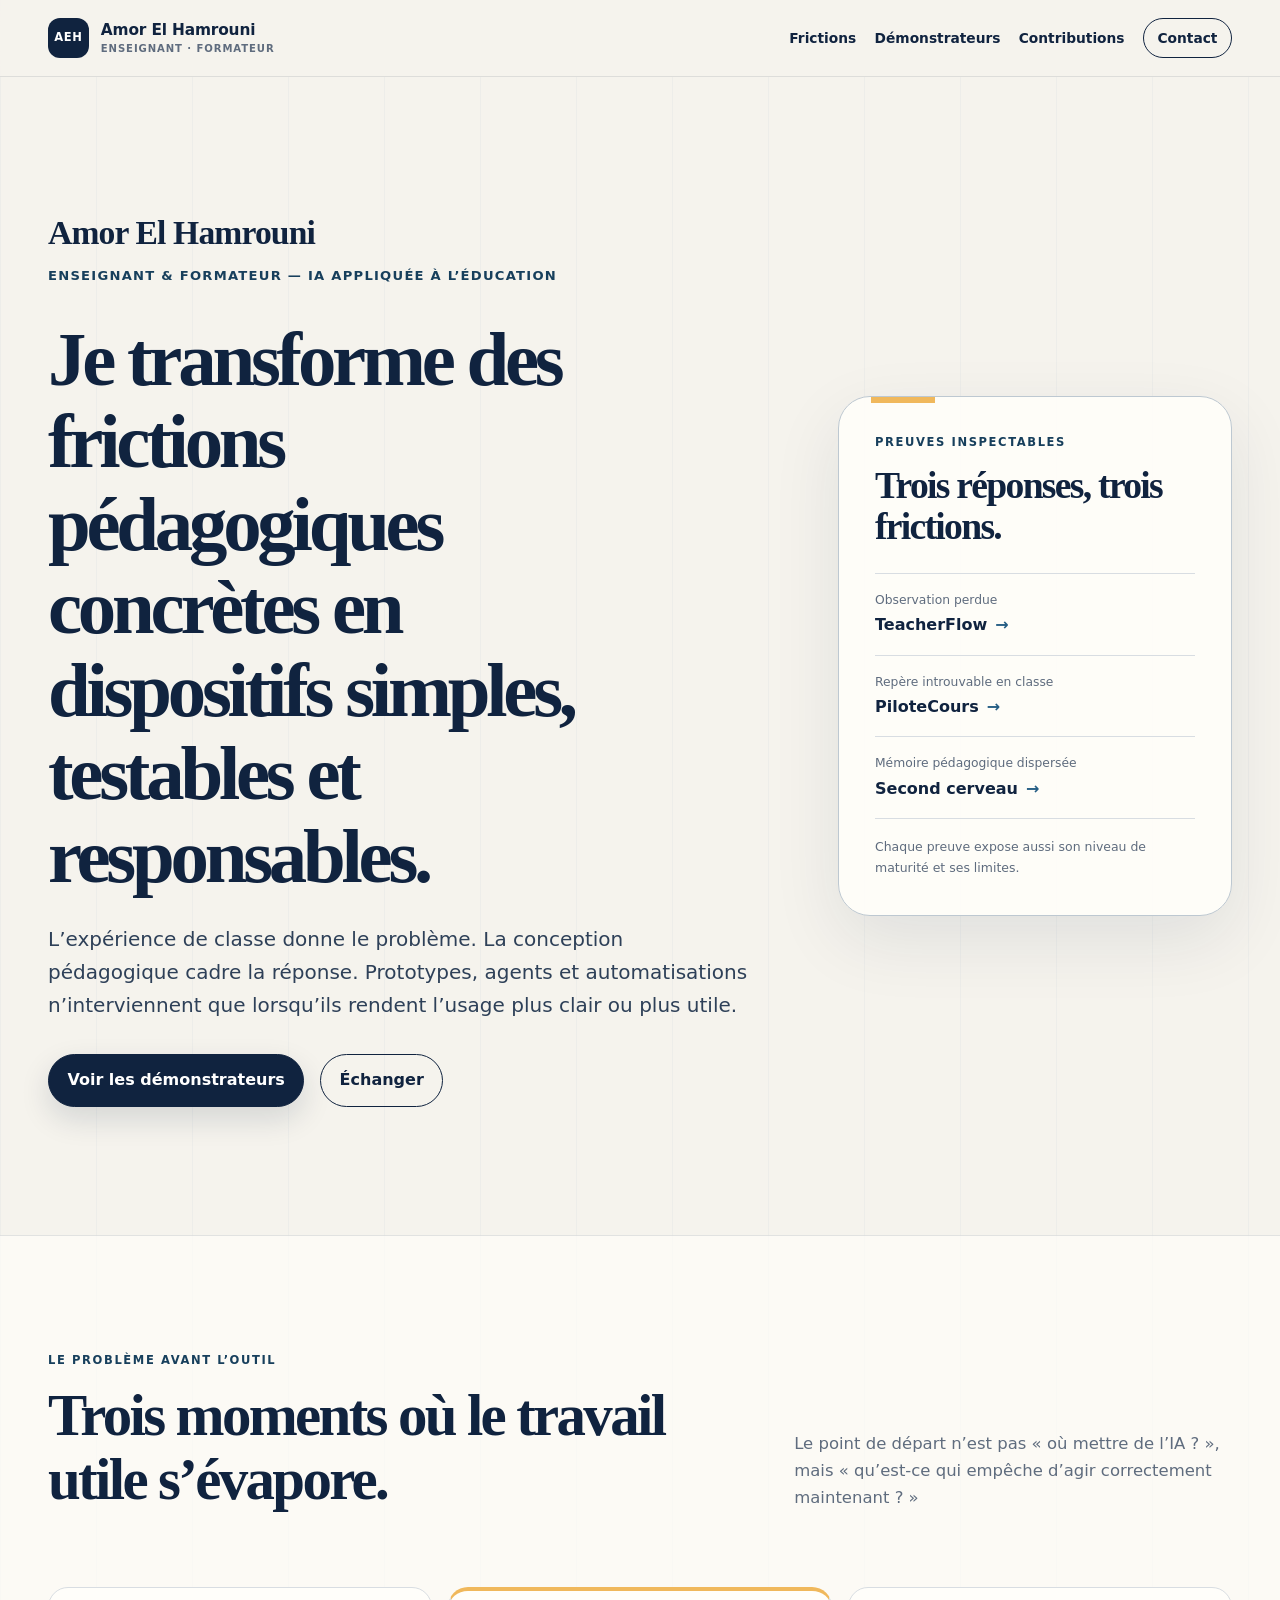
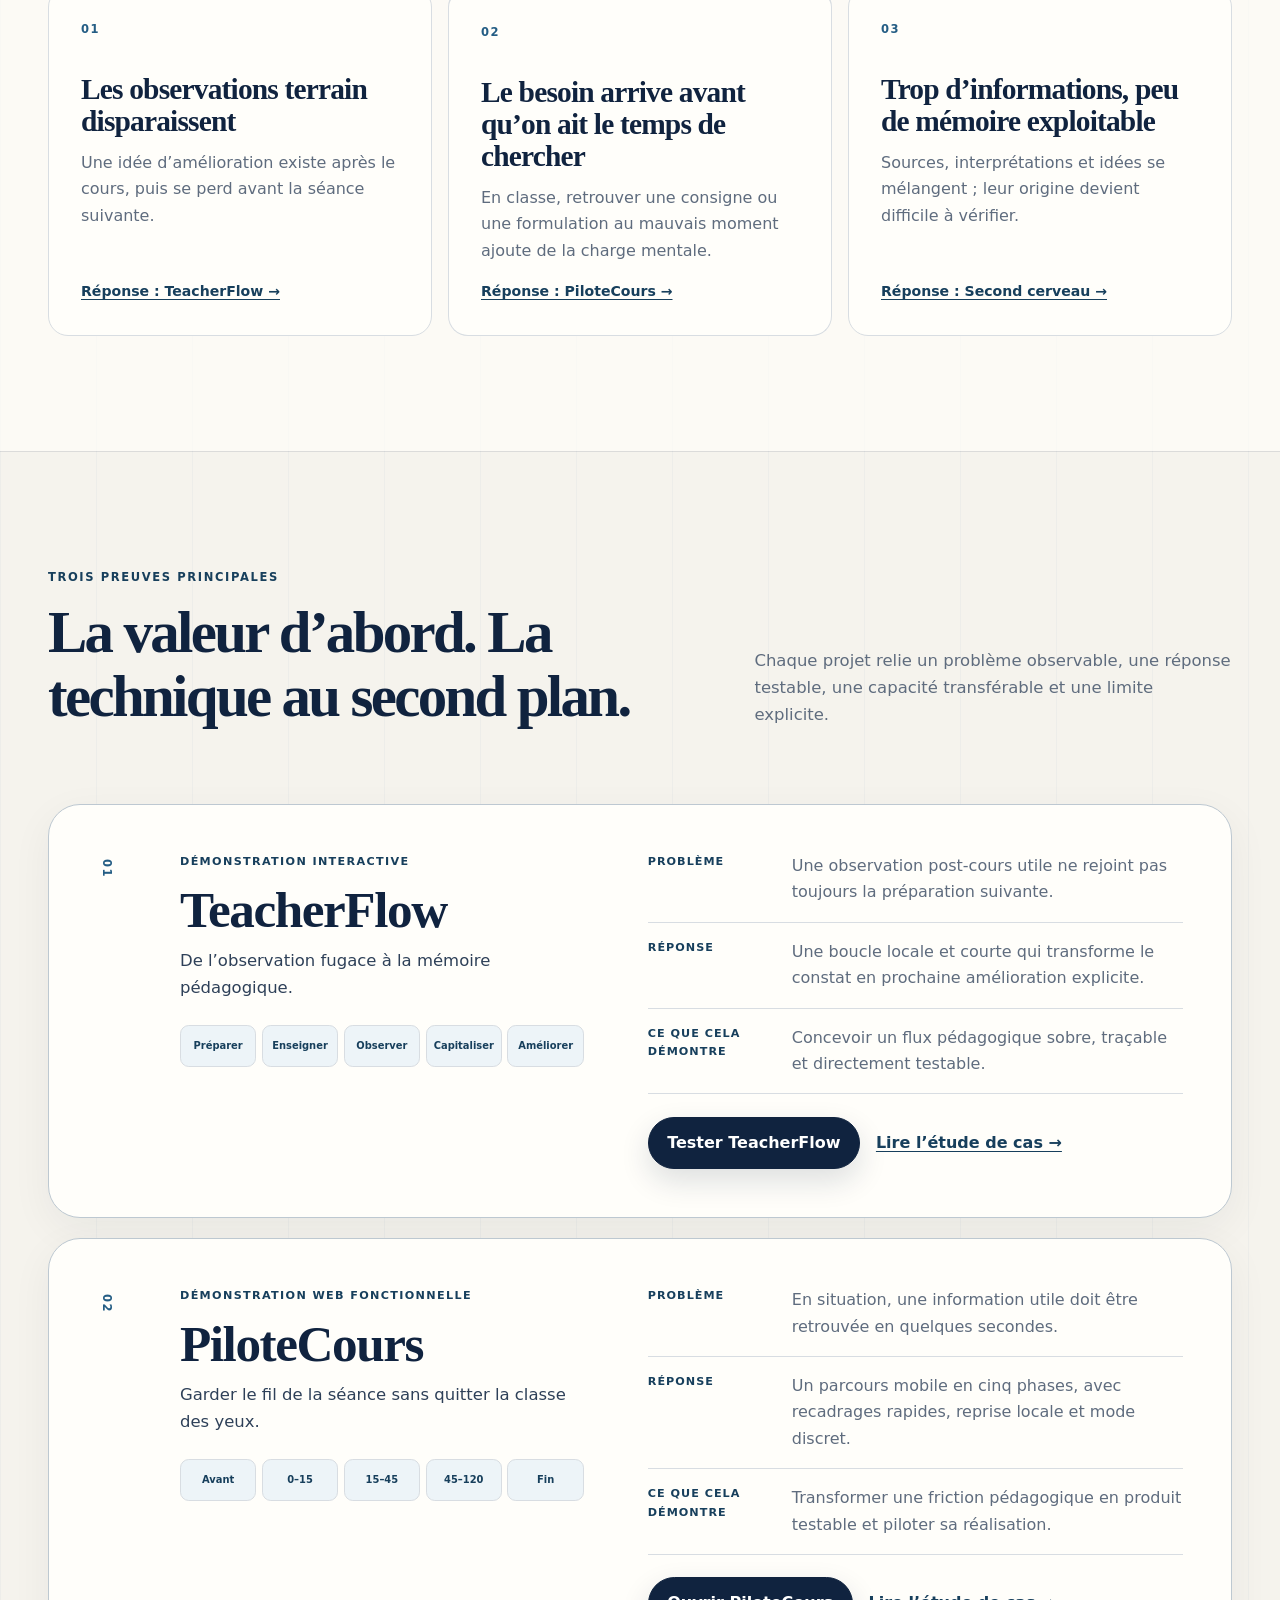
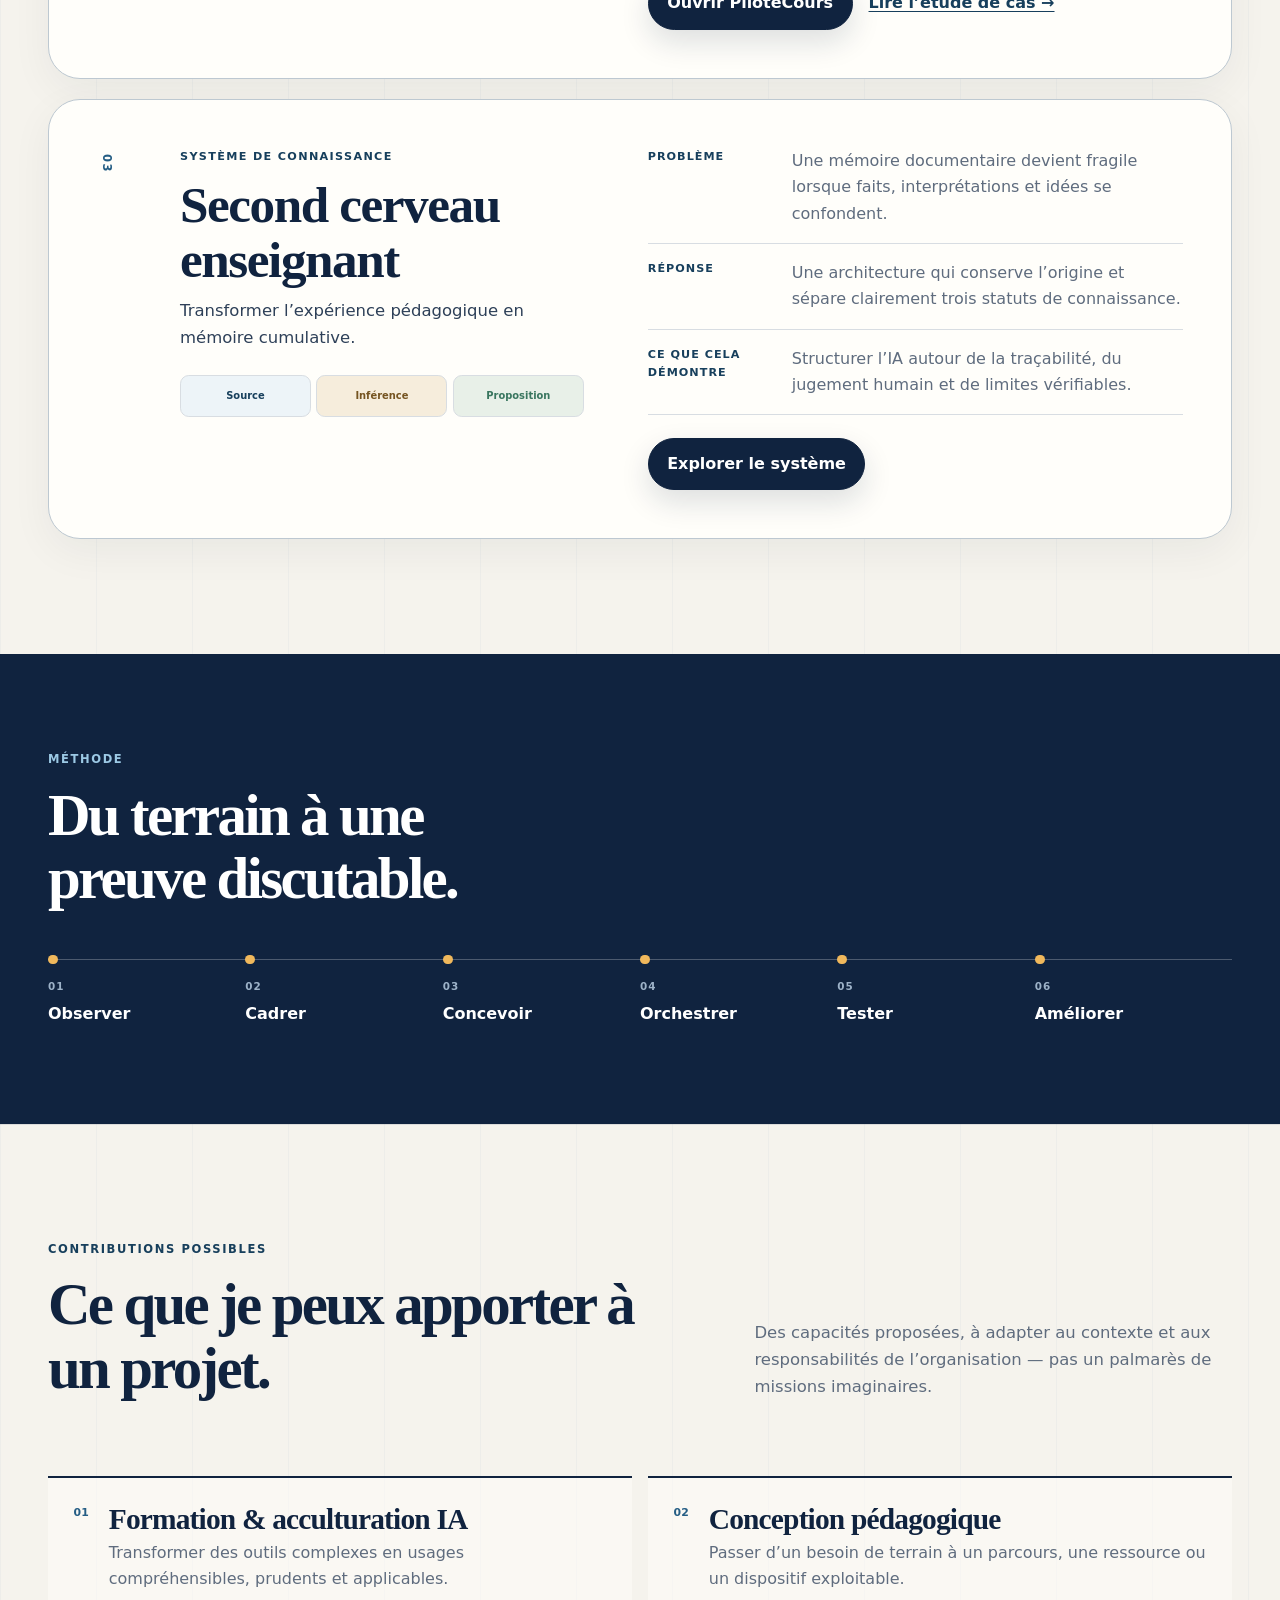
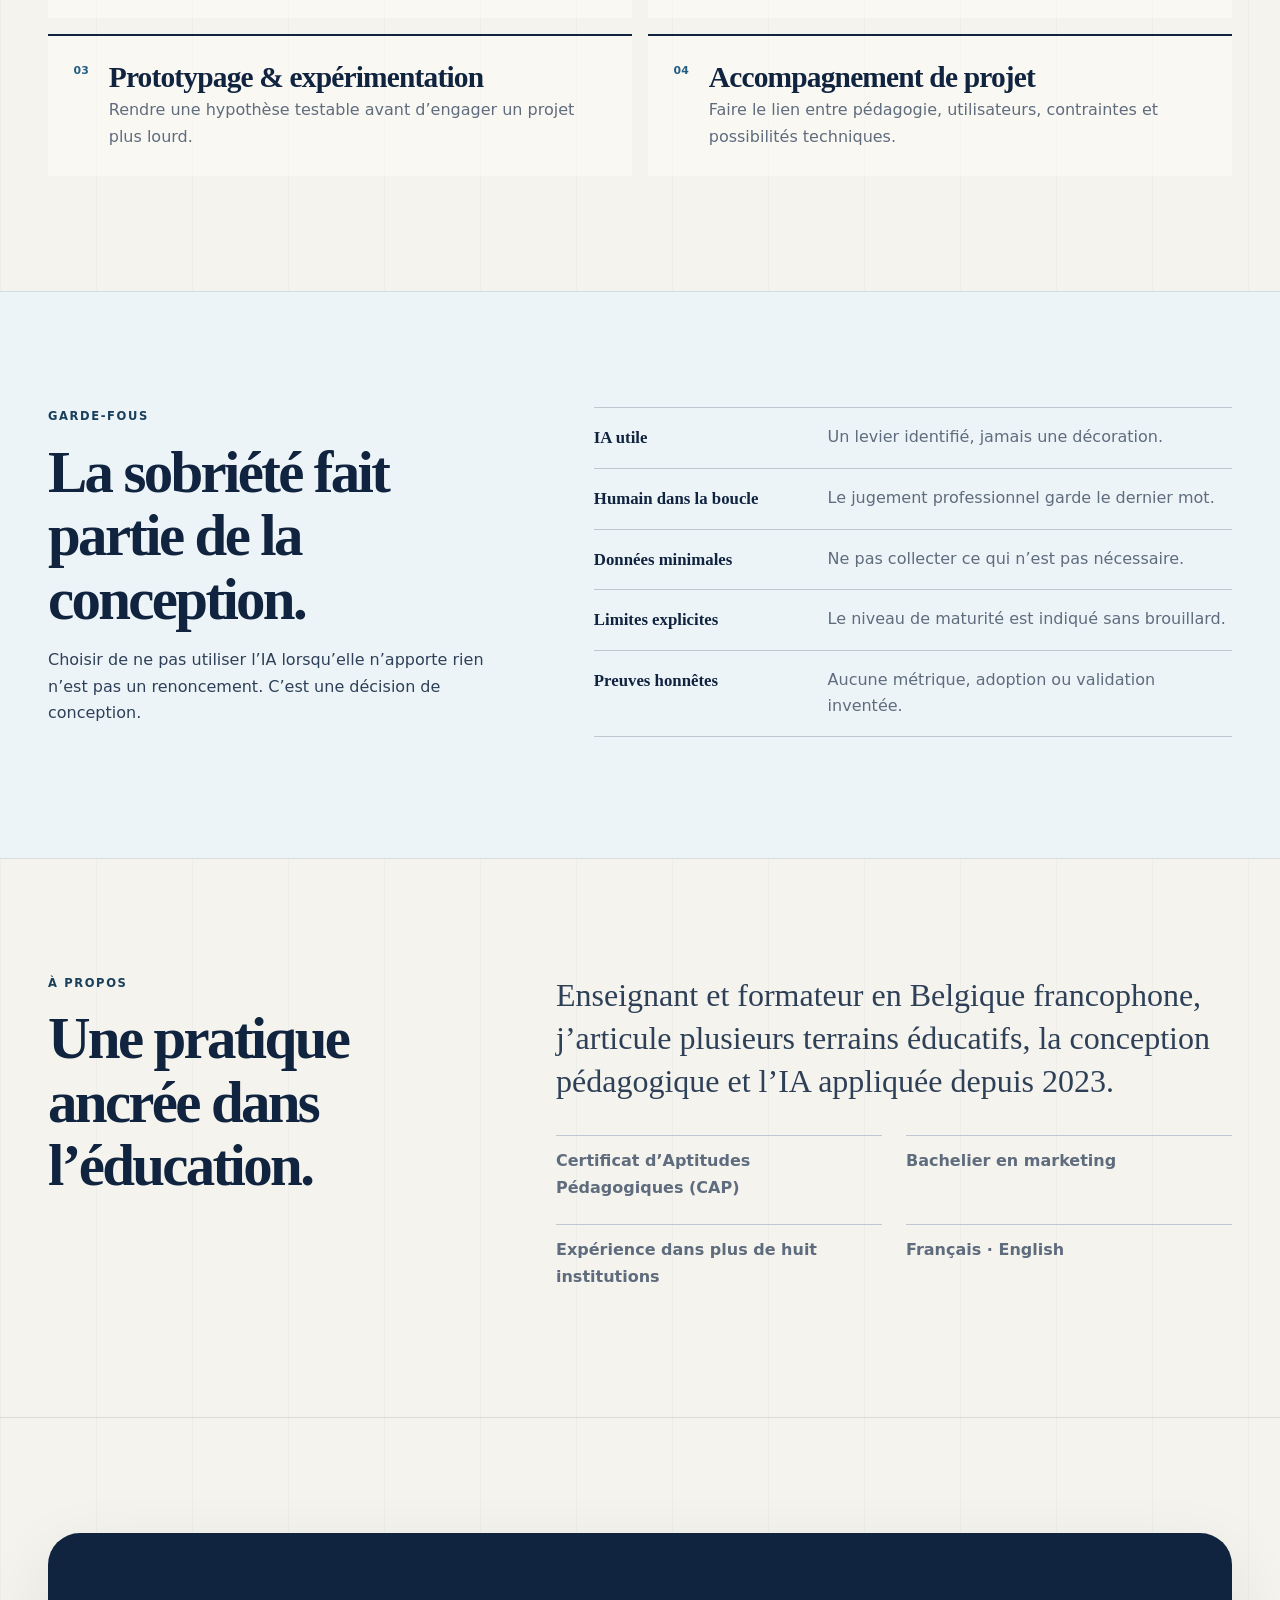
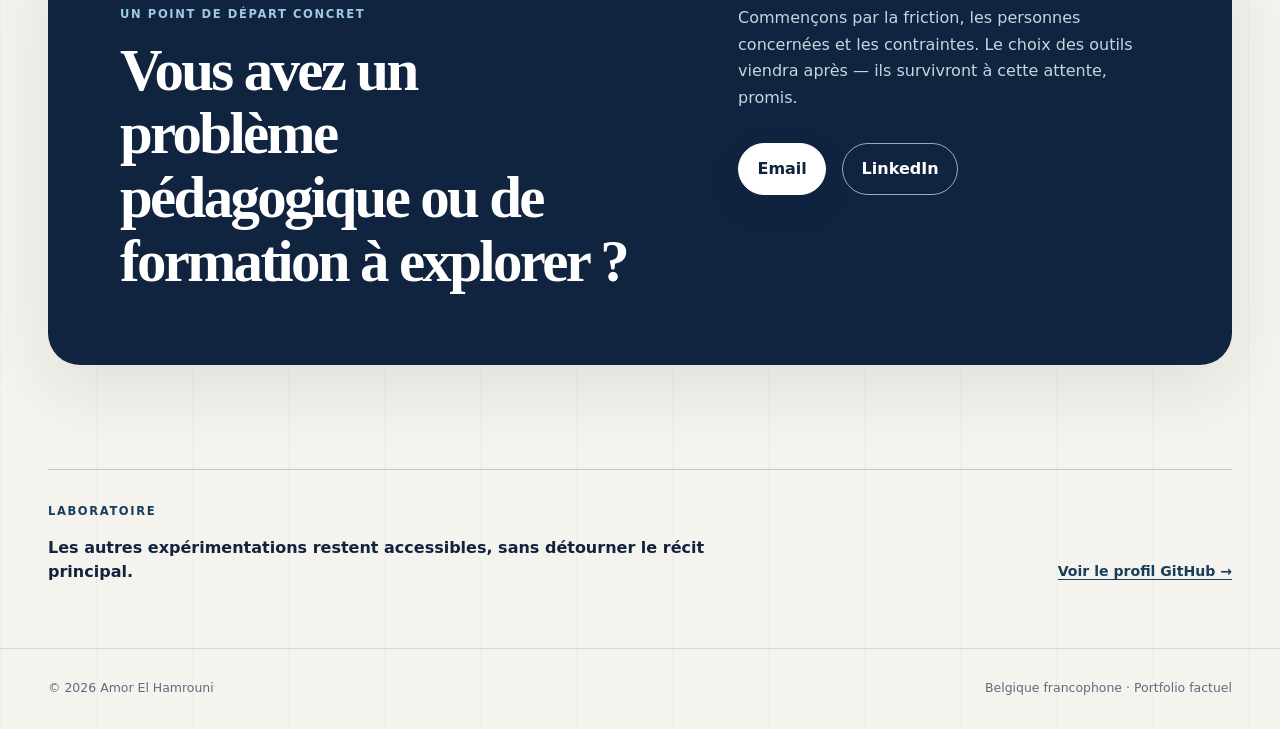
==== commit 9021d63f: "docs: align public teaching portfolio" ====
--- a/site/index.html
+++ b/site/index.html
@@ -157,7 +157,7 @@
             <article class="proof-card" id="pilotecours">
               <div class="proof-number" aria-hidden="true">02</div>
               <div class="proof-intro">
-                <p class="proof-type">Démonstration web · prototype Android</p>
+                <p class="proof-type">Démonstration web fonctionnelle</p>
                 <h3>PiloteCours</h3>
                 <p class="proof-tagline">Garder le fil de la séance sans quitter la classe des yeux.</p>
                 <div class="device-cue" aria-hidden="true">
--- a/site/styles.css
+++ b/site/styles.css
@@ -2,7 +2,7 @@
   color-scheme: light;
   --ink: #10233f;
   --ink-soft: #2e4058;
-  --muted: #667386;
+  --muted: #5f6c7e;
   --paper: #f5f3ed;
   --surface: #fffefa;
   --surface-blue: #edf4f8;
@@ -62,7 +62,8 @@
 
 :focus-visible {
   outline: 3px solid var(--amber);
-  outline-offset: 4px;
+  outline-offset: 2px;
+  box-shadow: 0 0 0 5px var(--ink);
 }
 
 .skip-link {
@@ -1125,6 +1126,24 @@
     width: min(calc(100% - 1.25rem), var(--max));
   }
 
+  .hero {
+    padding-top: 2rem;
+  }
+
+  .hero h1,
+  .case-hero h1 {
+    font-size: 2.18rem;
+    line-height: 1.03;
+  }
+
+  .identity {
+    font-size: 1.3rem;
+  }
+
+  .role {
+    margin-bottom: 1.4rem;
+  }
+
   .brand small {
     display: none;
   }
